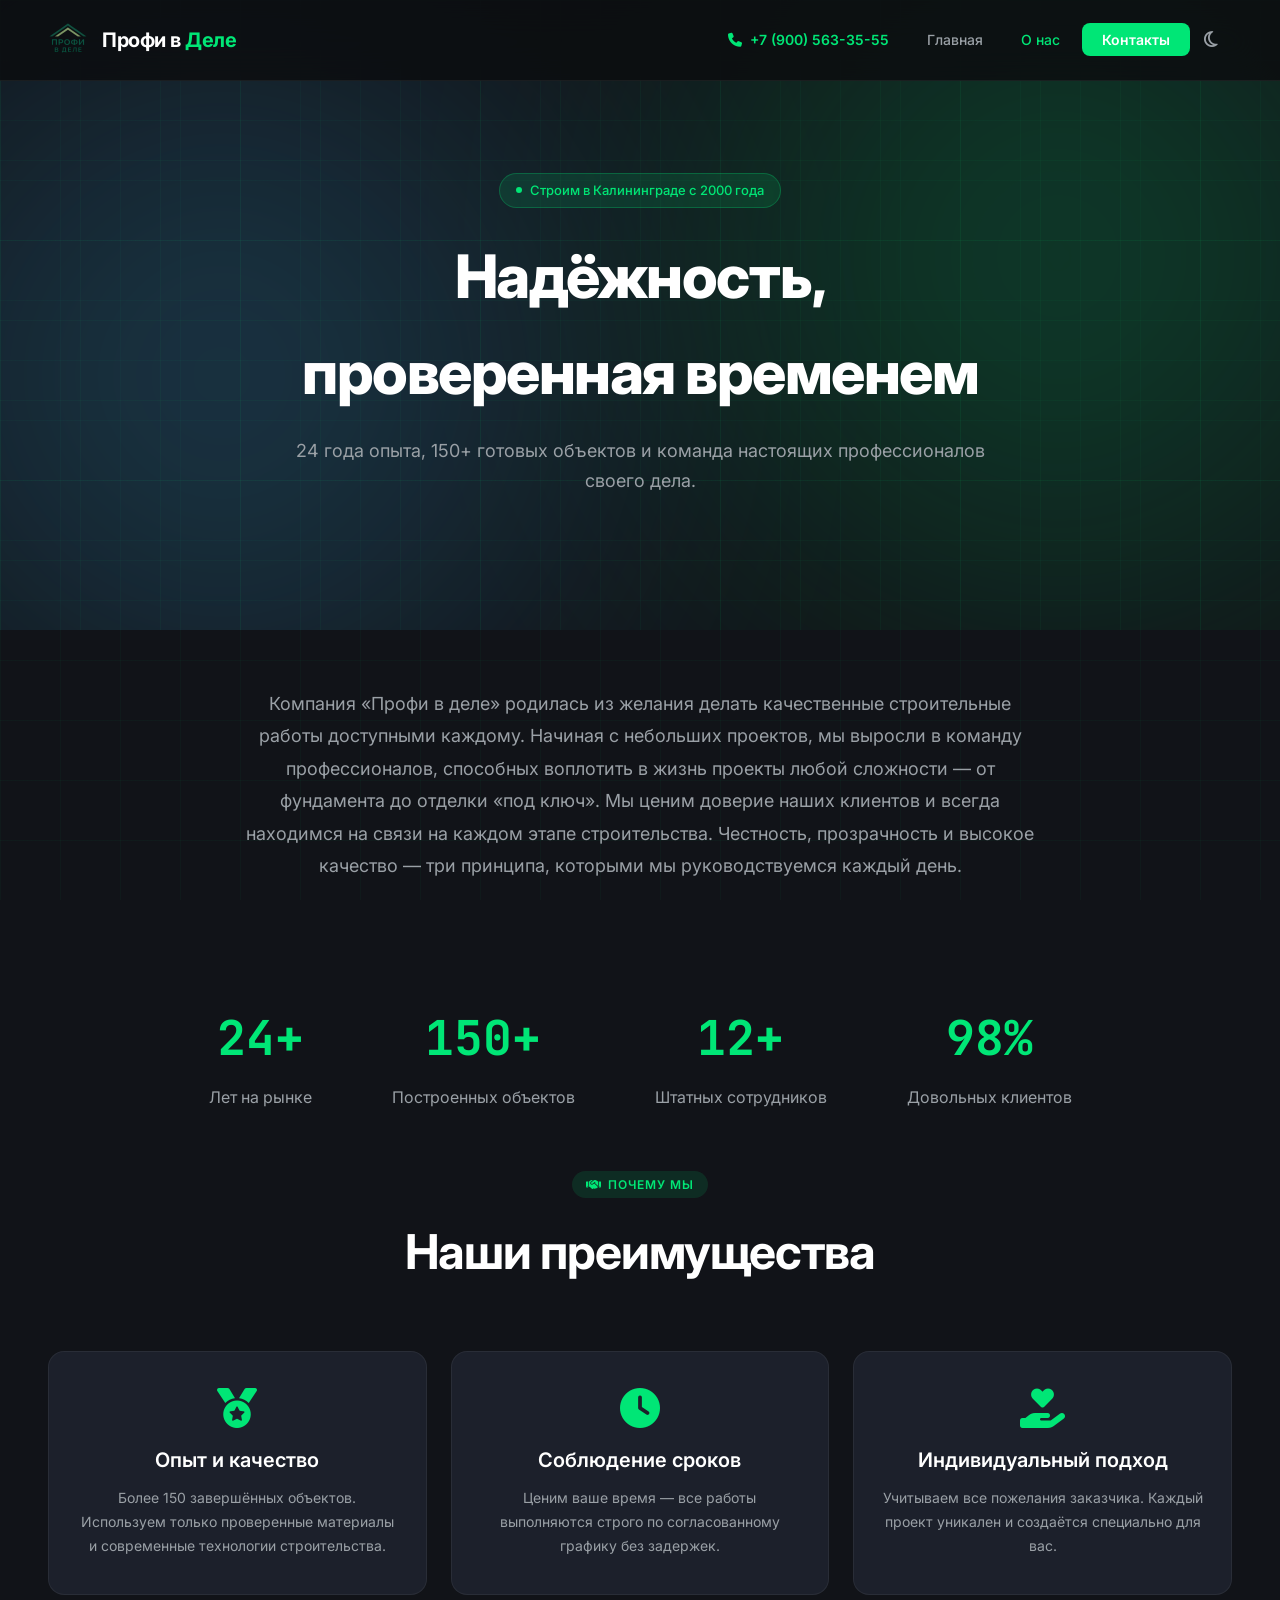
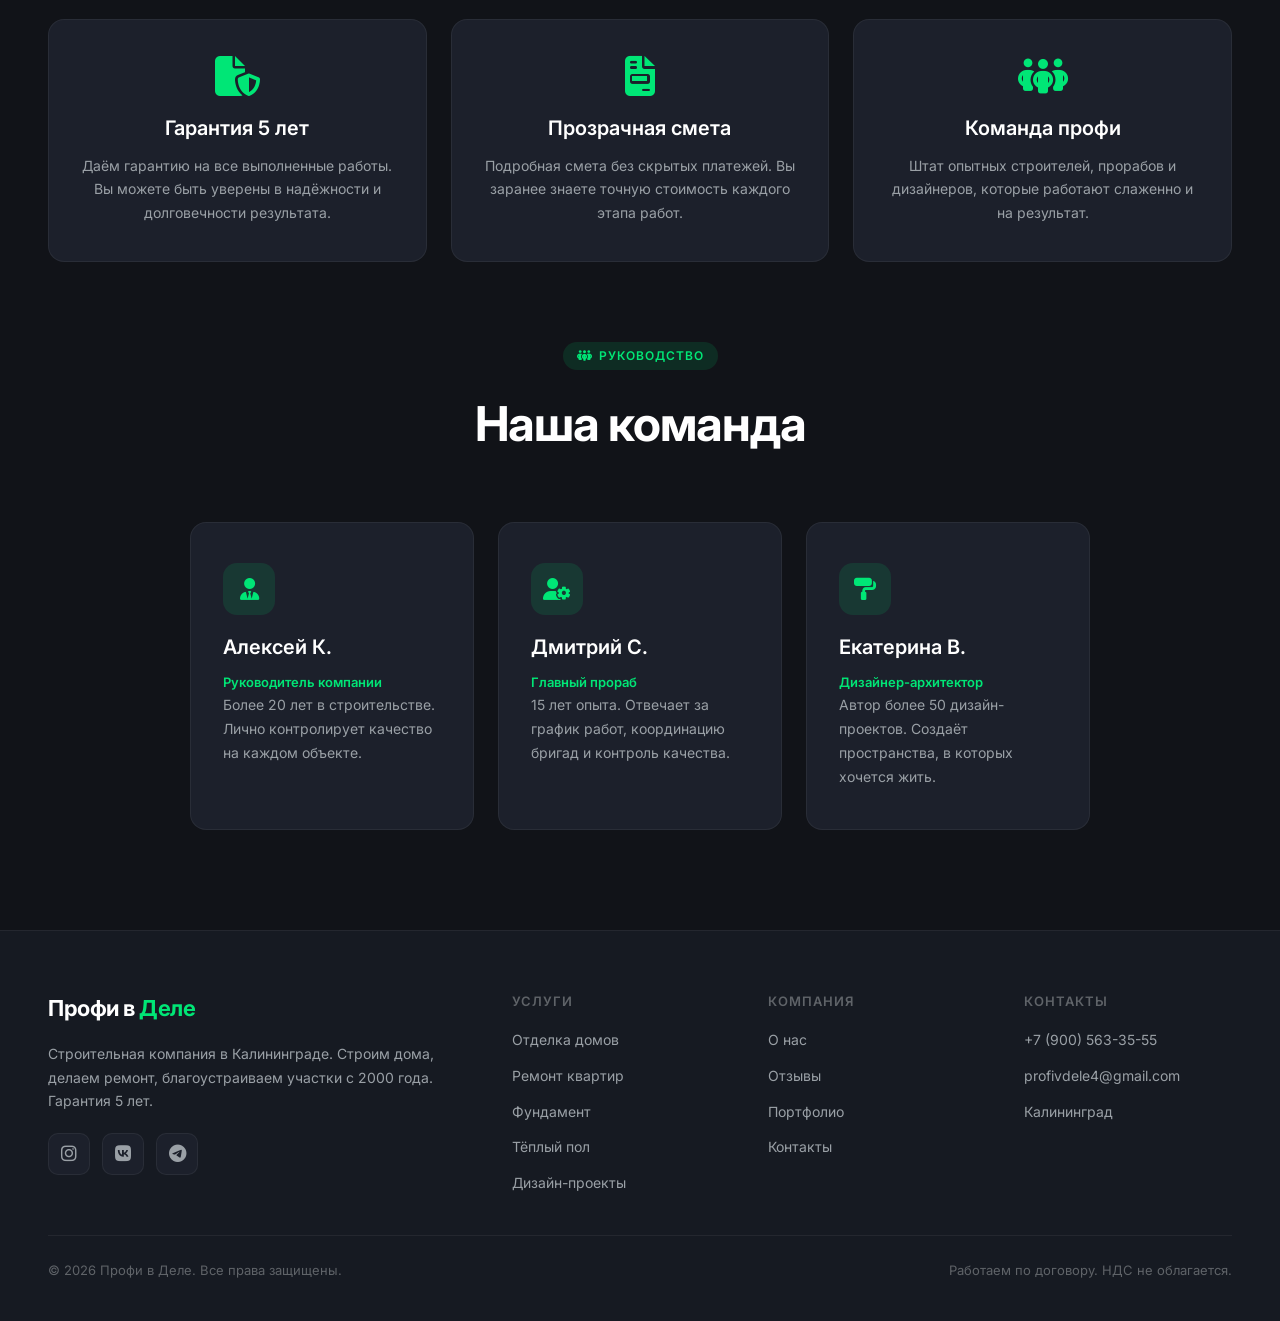
==== about.html @ 2b792fbe "Add files via upload" ====
<!DOCTYPE html>
<html lang="ru">
<head>
    <meta charset="UTF-8">
    <meta name="viewport" content="width=device-width, initial-scale=1.0">
    <title>О нас — Профи в Деле | Строительная компания в Калининграде</title>
    <link rel="stylesheet" href="css/main.css?v=5">
    <link rel='stylesheet' href="https://cdnjs.cloudflare.com/ajax/libs/font-awesome/6.5.0/css/all.min.css">
    <style>
        .burger { display: none !important; }
        .nav-item { display: list-item !important; }
        .contacts-overlay { position: fixed; inset: 0; z-index: 100000; opacity: 0; visibility: hidden; pointer-events: none; }
        .contacts-overlay.active { opacity: 1; visibility: visible; pointer-events: auto; }
        @media (max-width: 767px) { .nav-item { display: none !important; } .burger { display: block !important; } header .theme-toggle { display: none !important; } }
    </style>
</head>
<body>

<div class="wrapper">

    <header class="header-container" id="header">
        <div class="header-logo">
            <img src="img/profivdele-Photoroom.png" alt="Профи в деле">
            <span class="logo-text">Профи в <span>Деле</span></span>
        </div>
        <nav>
            <ul>
                <li class="phone-item">
                    <a href="tel:+79005633555"><i class="fa-solid fa-phone"></i> +7 (900) 563-35-55</a>
                </li>
                <li class="nav-item"><a href="index.html">Главная</a></li>
                <li class="nav-item"><a class="active" href="about.html">О нас</a></li>
                <li class="nav-item"><a class="btn" href="#" data-contacts onclick="window.openContacts(event)">Контакты</a></li>
                <li><button class="theme-toggle" id="themeToggle" aria-label="Переключить тему"><i class="fa-regular fa-moon"></i></button></li>
                <li><button class="burger" id="burgerToggle" aria-label="Меню"><i class="fa-solid fa-bars"></i></button></li>
            </ul>
        </nav>
    </header>

    <section class="about-hero">
        <div class="hero-bg">
            <div class="hero-gradient g1"></div>
            <div class="hero-gradient g2"></div>
            <div class="hero-grid"></div>
        </div>
        <div class="about-hero-content">
            <div class="hero-badge" style="display:inline-flex;margin-bottom:20px;">
                <span class="dot"></span>
                Строим в Калининграде с 2000 года
            </div>
            <h1>Надёжность,<br>проверенная временем</h1>
            <p>24 года опыта, 150+ готовых объектов и команда настоящих профессионалов своего дела.</p>
        </div>
    </section>

    <div class="section" style="padding-top:0;">
        <div class="about-mission fade-up">
            <p>Компания «Профи в деле» родилась из желания делать качественные строительные работы доступными каждому. Начиная с небольших проектов, мы выросли в команду профессионалов, способных воплотить в жизнь проекты любой сложности — от фундамента до отделки «под ключ». Мы ценим доверие наших клиентов и всегда находимся на связи на каждом этапе строительства. Честность, прозрачность и высокое качество — три принципа, которыми мы руководствуемся каждый день.</p>
        </div>

        <div class="about-stats fade-up">
            <div class="stat-item">
                <h3><span class="counter" data-target="24">0</span>+</h3>
                <p>Лет на рынке</p>
            </div>
            <div class="stat-item">
                <h3><span class="counter" data-target="150">0</span>+</h3>
                <p>Построенных объектов</p>
            </div>
            <div class="stat-item">
                <h3><span class="counter" data-target="12">0</span>+</h3>
                <p>Штатных сотрудников</p>
            </div>
            <div class="stat-item">
                <h3><span class="counter" data-target="98">0</span>%</h3>
                <p>Довольных клиентов</p>
            </div>
        </div>

        <div class="section-header fade-up">
            <div class="section-badge"><i class="fa-solid fa-handshake"></i> Почему мы</div>
            <h2>Наши преимущества</h2>
        </div>
        <div class="about-grid">
            <div class="about-card fade-up">
                <i class="fa-solid fa-medal"></i>
                <h3>Опыт и качество</h3>
                <p>Более 150 завершённых объектов. Используем только проверенные материалы и современные технологии строительства.</p>
            </div>
            <div class="about-card fade-up">
                <i class="fa-solid fa-clock"></i>
                <h3>Соблюдение сроков</h3>
                <p>Ценим ваше время — все работы выполняются строго по согласованному графику без задержек.</p>
            </div>
            <div class="about-card fade-up">
                <i class="fa-solid fa-hand-holding-heart"></i>
                <h3>Индивидуальный подход</h3>
                <p>Учитываем все пожелания заказчика. Каждый проект уникален и создаётся специально для вас.</p>
            </div>
            <div class="about-card fade-up">
                <i class="fa-solid fa-file-shield"></i>
                <h3>Гарантия 5 лет</h3>
                <p>Даём гарантию на все выполненные работы. Вы можете быть уверены в надёжности и долговечности результата.</p>
            </div>
            <div class="about-card fade-up">
                <i class="fa-solid fa-file-invoice"></i>
                <h3>Прозрачная смета</h3>
                <p>Подробная смета без скрытых платежей. Вы заранее знаете точную стоимость каждого этапа работ.</p>
            </div>
            <div class="about-card fade-up">
                <i class="fa-solid fa-people-group"></i>
                <h3>Команда профи</h3>
                <p>Штат опытных строителей, прорабов и дизайнеров, которые работают слаженно и на результат.</p>
            </div>
        </div>

        <div class="section-header fade-up" style="margin-top:80px;">
            <div class="section-badge"><i class="fa-solid fa-people-group"></i> Руководство</div>
            <h2>Наша команда</h2>
        </div>
        <div class="services-grid fade-up" style="max-width:900px;">
            <div class="service-card" style="cursor:default;">
                <div class="service-icon"><i class="fa-solid fa-user-tie"></i></div>
                <h3>Алексей К.</h3>
                <p style="font-size:13px;color:var(--accent);font-weight:600;">Руководитель компании</p>
                <p>Более 20 лет в строительстве. Лично контролирует качество на каждом объекте.</p>
            </div>
            <div class="service-card" style="cursor:default;">
                <div class="service-icon"><i class="fa-solid fa-user-gear"></i></div>
                <h3>Дмитрий С.</h3>
                <p style="font-size:13px;color:var(--accent);font-weight:600;">Главный прораб</p>
                <p>15 лет опыта. Отвечает за график работ, координацию бригад и контроль качества.</p>
            </div>
            <div class="service-card" style="cursor:default;">
                <div class="service-icon"><i class="fa-solid fa-paint-roller"></i></div>
                <h3>Екатерина В.</h3>
                <p style="font-size:13px;color:var(--accent);font-weight:600;">Дизайнер-архитектор</p>
                <p>Автор более 50 дизайн-проектов. Создаёт пространства, в которых хочется жить.</p>
            </div>
        </div>
    </div>

    <footer>
        <div class="footer-grid">
            <div class="footer-brand">
                <span class="logo-text">Профи в <span>Деле</span></span>
                <p>Строительная компания в Калининграде. Строим дома, делаем ремонт, благоустраиваем участки с 2000 года. Гарантия 5 лет.</p>
                <div class="footer-socials">
                    <a href="https://www.instagram.com/profivdele_39" target="_blank"><i class="fa-brands fa-instagram"></i></a>
                    <a href="https://vk.com/profivdele1" target="_blank"><i class="fa-brands fa-vk"></i></a>
                    <a href="https://t.me/profivdele1" target="_blank"><i class="fa-brands fa-telegram"></i></a>
                </div>
            </div>
            <div class="footer-col">
                <h4>Услуги</h4>
                <ul>
                    <li><a href="#">Отделка домов</a></li>
                    <li><a href="#">Ремонт квартир</a></li>
                    <li><a href="#">Фундамент</a></li>
                    <li><a href="#">Тёплый пол</a></li>
                    <li><a href="#">Дизайн-проекты</a></li>
                </ul>
            </div>
            <div class="footer-col">
                <h4>Компания</h4>
                <ul>
                    <li><a href="about.html">О нас</a></li>
                    <li><a href="#">Отзывы</a></li>
                    <li><a href="#">Портфолио</a></li>
                    <li><a href="#" data-contacts onclick="window.openContacts(event)">Контакты</a></li>
                </ul>
            </div>
            <div class="footer-col">
                <h4>Контакты</h4>
                <ul>
                    <li><a href="tel:+79005633555">+7 (900) 563-35-55</a></li>
                    <li><a href="mailto:profivdele4@gmail.com">profivdele4@gmail.com</a></li>
                    <li><a href="#">Калининград</a></li>
                </ul>
            </div>
        </div>
        <div class="footer-bottom">
            <p>&copy; 2026 Профи в Деле. Все права защищены.</p>
            <p>Работаем по договору. НДС не облагается.</p>
        </div>
    </footer>
</div>

<div class="contacts-overlay" id="contactsOverlay">
  <div class="contacts-modal" id="contactsModal">
    <button class="contacts-close" id="contactsClose"><i class="fa-solid fa-xmark"></i></button>
    <div class="contacts-body">
      <div class="contacts-header">
        <div class="contacts-badge"><i class="fa-solid fa-building"></i></div>
        <h2 class="contacts-title">Наш офис</h2>
      </div>
      <div class="contacts-card">
        <div class="contacts-row">
          <div class="contacts-icon-box loc"><i class="fa-solid fa-location-dot"></i></div>
          <div class="contacts-text">
            <span class="contacts-label">Город</span>
            <span class="contacts-value">Калининград</span>
          </div>
        </div>
        <div class="contacts-map"><i class="fa-solid fa-map"></i> <span>Калининград, Россия</span></div>
      </div>
      <a href="tel:+79005633555" class="contacts-card contacts-link">
        <div class="contacts-row">
          <div class="contacts-icon-box ph"><i class="fa-solid fa-phone"></i></div>
          <div class="contacts-text">
            <span class="contacts-label">Телефон</span>
            <span class="contacts-value">+7 (900) 563-35-55</span>
          </div>
          <i class="fa-solid fa-arrow-up-right-from-square contacts-ext"></i>
        </div>
        <div class="contacts-desc">Звоните — проконсультируем, рассчитаем стоимость, запишем на замер.</div>
      </a>
      <a href="mailto:profivdele4@gmail.com" class="contacts-card contacts-link">
        <div class="contacts-row">
          <div class="contacts-icon-box mail"><i class="fa-solid fa-envelope"></i></div>
          <div class="contacts-text">
            <span class="contacts-label">Email</span>
            <span class="contacts-value">profivdele4@gmail.com</span>
          </div>
          <i class="fa-solid fa-arrow-up-right-from-square contacts-ext"></i>
        </div>
        <div class="contacts-desc">Присылайте планировку и пожелания — ответим в течение часа.</div>
      </a>
      <div class="contacts-card">
        <div class="contacts-row">
          <div class="contacts-icon-box time"><i class="fa-solid fa-clock"></i></div>
          <div class="contacts-text">
            <span class="contacts-label">График работы</span>
            <span class="contacts-value">Пн–Вс: 08:00–20:00</span>
          </div>
        </div>
      </div>
    </div>
  </div>
</div>

<div class="mobile-menu" id="mobileMenu">
    <div class="mobile-menu-panel">
        <button class="mobile-menu-close" id="mobileMenuClose"><i class="fa-solid fa-xmark"></i></button>
        <ul>
            <li><a href="index.html">Главная</a></li>
            <li><a href="about.html">О нас</a></li>
            <li><a class="btn" href="#" data-contacts onclick="window.openContacts(event)">Контакты</a></li>
            <li><button class="theme-toggle" id="themeToggleMobile"><i class="fa-regular fa-moon"></i></button></li>
        </ul>
    </div>
</div>

<script>
const saved = localStorage.getItem('theme');
function applyTheme(dark) {
    const html = document.documentElement;
    if (dark) { html.setAttribute('data-theme', 'dark'); document.querySelectorAll('.theme-toggle').forEach(function(b) { b.innerHTML = '<i class="fa-regular fa-sun"></i>'; }); }
    else { html.removeAttribute('data-theme'); document.querySelectorAll('.theme-toggle').forEach(function(b) { b.innerHTML = '<i class="fa-regular fa-moon"></i>'; }); }
}
if (saved === 'dark') applyTheme(true);
document.querySelectorAll('.theme-toggle').forEach(function(btn) { btn.addEventListener('click', function() { var d = document.documentElement.getAttribute('data-theme') === 'dark'; applyTheme(!d); localStorage.setItem('theme', d ? 'light' : 'dark'); }); });

const header = document.getElementById('header');
window.addEventListener('scroll', function() { header.classList.toggle('scrolled', window.scrollY > 50); });

const burgerToggle = document.getElementById('burgerToggle');
const mobileMenu = document.getElementById('mobileMenu');
const mobileMenuClose = document.getElementById('mobileMenuClose');
if (burgerToggle && mobileMenu) {
    burgerToggle.addEventListener('click', function() { mobileMenu.classList.toggle('active'); document.body.classList.toggle('no-scroll'); });
    mobileMenuClose.addEventListener('click', function() { mobileMenu.classList.remove('active'); document.body.classList.remove('no-scroll'); });
    mobileMenu.addEventListener('click', function(e) { if (e.target === mobileMenu) { mobileMenu.classList.remove('active'); document.body.classList.remove('no-scroll'); } });
}

window.openContacts = function(e) { e.preventDefault(); var o = document.getElementById('contactsOverlay'); if (o) { o.classList.add('active'); document.body.classList.add('no-scroll'); } var m = document.getElementById('mobileMenu'); if (m && m.classList.contains('active')) { m.classList.remove('active'); document.body.classList.remove('no-scroll'); } };
document.addEventListener('DOMContentLoaded', function() {
    var overlay = document.getElementById('contactsOverlay'), closeBtn = document.getElementById('contactsClose');
    if (!overlay) return;
    document.querySelectorAll('[data-contacts]').forEach(function(el) { el.addEventListener('click', window.openContacts); });
    if (closeBtn) closeBtn.addEventListener('click', function() { overlay.classList.remove('active'); document.body.classList.remove('no-scroll'); });
    overlay.addEventListener('click', function(e) { if (e.target === overlay) { overlay.classList.remove('active'); document.body.classList.remove('no-scroll'); } });
    document.addEventListener('keydown', function(e) { if (e.key === 'Escape' && overlay.classList.contains('active')) { overlay.classList.remove('active'); document.body.classList.remove('no-scroll'); } });
});

function animateCounters() {
    document.querySelectorAll('.counter').forEach(function(counter) {
        var target = parseFloat(counter.getAttribute('data-target')), startTime = null;
        function step(ts) { if (!startTime) startTime = ts; var p = Math.min((ts - startTime) / 2000, 1), e = 1 - Math.pow(1 - p, 3), c = e * target; counter.textContent = target % 1 === 0 ? Math.floor(c) : c.toFixed(1); if (p < 1) requestAnimationFrame(step); else counter.textContent = target % 1 === 0 ? Math.floor(target) : target.toFixed(1); }
        requestAnimationFrame(step);
    });
}

function observeFadeUp() {
    var observer = new IntersectionObserver(function(entries) { entries.forEach(function(entry) { if (entry.isIntersecting) { entry.target.classList.add('visible'); observer.unobserve(entry.target); } }); }, { threshold: 0.1 });
    document.querySelectorAll('.fade-up').forEach(function(el) { observer.observe(el); });
}

document.addEventListener('DOMContentLoaded', function() { observeFadeUp(); animateCounters(); });
</script>

</body>
</html>
---- css/main.css ----
@import url('https://fonts.googleapis.com/css2?family=Inter:wght@300;400;500;600;700;800;900&family=JetBrains+Mono:wght@400;500;600&display=swap');

:root {
    --bg: #111318;
    --bg-secondary: #161a22;
    --bg-card: #1c202b;
    --bg-card-hover: #222735;
    --text: #e8eaed;
    --text-secondary: #9aa0a6;
    --text-muted: #5f6368;
    --border: rgba(255, 255, 255, 0.06);
    --border-hover: rgba(255, 255, 255, 0.12);
    --accent: #00e676;
    --accent-dim: rgba(0, 230, 118, 0.12);
    --accent-glow: rgba(0, 230, 118, 0.35);
    --gold: #ffd740;
    --blue-accent: #40c4ff;
    --heading: #ffffff;
    --radius: 16px;
    --radius-sm: 10px;
    --shadow: 0 8px 32px rgba(0, 0, 0, 0.5);
    --transition: 0.4s cubic-bezier(0.22, 1, 0.36, 1);
}

[data-theme="light"] {
    --bg: #f4f5f7;
    --bg-secondary: #ffffff;
    --bg-card: #ffffff;
    --bg-card-hover: #f0f1f3;
    --text: #1a1d23;
    --text-secondary: #5f6368;
    --text-muted: #9aa0a6;
    --border: rgba(0, 0, 0, 0.08);
    --border-hover: rgba(0, 0, 0, 0.15);
    --accent: #00b85c;
    --accent-dim: rgba(0, 184, 92, 0.1);
    --accent-glow: rgba(0, 184, 92, 0.25);
    --gold: #ffc107;
    --blue-accent: #29b6f6;
    --heading: #1a1d23;
    --shadow: 0 8px 32px rgba(0, 0, 0, 0.08);
}

html { scroll-behavior: smooth; }
html, body {
    margin: 0;
    padding: 0;
    width: 100%;
    overflow-x: hidden;
}

body {
    font-family: "Inter", -apple-system, BlinkMacSystemFont, sans-serif;
    font-weight: 400;
    background: var(--bg);
    color: var(--text);
    line-height: 1.6;
    -webkit-font-smoothing: antialiased;
}

::selection { background: var(--accent); color: #fff; }
a { text-decoration: none; color: inherit; }
.wrapper { width: 100%; position: relative; }

/* Grid background */
body::before {
    content: '';
    position: fixed;
    inset: 0;
    background-image:
        linear-gradient(rgba(0, 230, 118, 0.035) 1px, transparent 1px),
        linear-gradient(90deg, rgba(0, 230, 118, 0.035) 1px, transparent 1px);
    background-size: 60px 60px;
    pointer-events: none;
    z-index: 0;
}
[data-theme="light"] body::before {
    background-image:
        linear-gradient(rgba(0, 184, 92, 0.05) 1px, transparent 1px),
        linear-gradient(90deg, rgba(0, 184, 92, 0.05) 1px, transparent 1px);
}

/* HEADER */
.header-container {
    display: flex;
    align-items: center;
    justify-content: space-between;
    width: 100%;
    padding: 20px 48px;
    box-sizing: border-box;
    position: fixed;
    top: 0;
    z-index: 100;
    background: rgba(12, 13, 16, 0.85);
    backdrop-filter: blur(24px);
    -webkit-backdrop-filter: blur(24px);
    border-bottom: 1px solid var(--border);
    transition: var(--transition);
}
[data-theme="light"] .header-container {
    background: rgba(244, 245, 247, 0.85);
}
.header-container.scrolled {
    padding: 12px 48px;
    box-shadow: 0 4px 30px rgba(0, 0, 0, 0.4);
}

.header-logo {
    display: flex;
    align-items: center;
    gap: 14px;
}
.header-logo img {
    height: 40px;
    width: auto;
    display: block;
}
.logo-text {
    font-size: 20px;
    font-weight: 700;
    color: var(--heading);
    letter-spacing: -0.5px;
}
.logo-text span { color: var(--accent); }

header nav { flex: 1; display: flex; justify-content: flex-end; }
header nav ul {
    list-style: none;
    display: flex;
    align-items: center;
    gap: 6px;
    margin: 0;
    padding: 0;
}
header nav ul li a {
    color: var(--text-secondary);
    font-size: 14px;
    font-weight: 500;
    padding: 8px 16px;
    border-radius: 8px;
    transition: var(--transition);
    position: relative;
}
header nav ul li a:hover { color: var(--text); background: var(--accent-dim); }
header nav ul li a.active { color: var(--accent); }
header nav ul li a.btn {
    background: var(--accent);
    color: #fff;
    padding: 8px 20px;
    border-radius: 8px;
    font-weight: 600;
}
header nav ul li a.btn:hover {
    background: color-mix(in srgb, var(--accent) 85%, white);
    transform: translateY(-1px);
    box-shadow: 0 4px 20px var(--accent-glow);
}

.phone-item a {
    color: var(--accent) !important;
    font-size: 14px !important;
    font-weight: 600 !important;
    display: inline-flex;
    align-items: center;
    gap: 8px;
    white-space: nowrap;
}
.phone-item a:hover { color: var(--accent) !important; background: transparent !important; }

.theme-toggle {
    background: none; border: none; font-size: 18px; cursor: pointer;
    padding: 8px; line-height: 1; color: var(--text-secondary);
    border-radius: 8px; transition: var(--transition); display: flex; align-items: center;
}
.theme-toggle:hover { color: var(--accent); background: var(--accent-dim); }

.burger { display: none; background: none; border: none; font-size: 22px; cursor: pointer; color: var(--text); padding: 8px; line-height: 1; }

@media (max-width: 1024px) {
    .header-container { padding: 16px 24px; }
    .header-container.scrolled { padding: 10px 24px; }
}
@media (max-width: 767px) {
    .header-container { padding: 12px 16px; }
    .header-container.scrolled { padding: 8px 16px; }
    .header-logo img { height: 32px; }
    .logo-text { display: none; }
    .nav-item { display: none !important; }
    .burger { display: block !important; }
    header .theme-toggle { display: none !important; }
}

/* HERO */
.hero {
    position: relative;
    min-height: 100vh;
    display: flex;
    align-items: center;
    padding: 120px 48px 80px;
    box-sizing: border-box;
    overflow: hidden;
}
.hero-bg { position: absolute; inset: 0; z-index: 0; }
.hero-gradient {
    position: absolute;
    width: 700px;
    height: 700px;
    border-radius: 50%;
    filter: blur(140px);
    opacity: 0.18;
    animation: heroGlow 8s ease-in-out infinite alternate;
}
.hero-gradient.g1 { top: -15%; right: -10%; background: var(--accent); animation-delay: 0s; }
.hero-gradient.g2 { bottom: -15%; left: -10%; background: var(--blue-accent); animation-delay: 4s; }

@keyframes heroGlow {
    0% { transform: translate(0, 0) scale(1); opacity: 0.12; }
    100% { transform: translate(50px, -50px) scale(1.4); opacity: 0.25; }
}
.hero-grid {
    position: absolute; inset: 0;
    background-image:
        linear-gradient(rgba(0, 230, 118, 0.04) 1px, transparent 1px),
        linear-gradient(90deg, rgba(0, 230, 118, 0.04) 1px, transparent 1px);
    background-size: 80px 80px;
    z-index: 0;
}
.hero-content { position: relative; z-index: 2; max-width: 820px; }

.hero-badge {
    display: inline-flex;
    align-items: center;
    gap: 8px;
    padding: 6px 16px;
    border-radius: 100px;
    background: var(--accent-dim);
    border: 1px solid rgba(0, 230, 118, 0.25);
    font-size: 13px;
    font-weight: 500;
    color: var(--accent);
    margin-bottom: 24px;
}
.hero-badge .dot {
    width: 6px; height: 6px; border-radius: 50%;
    background: var(--accent); animation: pulse 2s ease-in-out infinite;
}
@keyframes pulse {
    0%, 100% { opacity: 1; }
    50% { opacity: 0.3; }
}

.hero h1 {
    font-size: clamp(38px, 5.5vw, 68px);
    font-weight: 800;
    color: var(--heading);
    line-height: 1.05;
    letter-spacing: -2px;
    margin: 0 0 20px;
}
.hero h1 .highlight {
    background: linear-gradient(135deg, var(--accent), #69f0ae);
    -webkit-background-clip: text;
    -webkit-text-fill-color: transparent;
    background-clip: text;
}
.hero p {
    font-size: clamp(16px, 1.2vw, 19px);
    color: var(--text-secondary);
    line-height: 1.7;
    max-width: 580px;
    margin: 0 0 40px;
}

.hero-actions { display: flex; align-items: center; gap: 16px; flex-wrap: wrap; }

.btn-primary {
    display: inline-flex;
    align-items: center;
    gap: 10px;
    padding: 14px 32px;
    background: var(--accent);
    color: #fff;
    font-size: 15px;
    font-weight: 600;
    border-radius: 10px;
    border: none;
    cursor: pointer;
    transition: var(--transition);
    font-family: inherit;
}
.btn-primary:hover {
    transform: translateY(-3px);
    box-shadow: 0 12px 40px var(--accent-glow);
    background: color-mix(in srgb, var(--accent) 85%, white);
}
.btn-secondary {
    display: inline-flex;
    align-items: center;
    gap: 10px;
    padding: 14px 28px;
    background: var(--bg-card);
    color: var(--text);
    font-size: 15px;
    font-weight: 500;
    border-radius: 10px;
    border: 1px solid var(--border);
    cursor: pointer;
    transition: var(--transition);
    font-family: inherit;
}
.btn-secondary:hover {
    border-color: var(--accent);
    background: var(--accent-dim);
    transform: translateY(-2px);
}

.hero-stats {
    display: flex;
    gap: 48px;
    margin-top: 60px;
    padding-top: 40px;
    border-top: 1px solid var(--border);
}
.hero-stat h3 {
    font-size: 32px;
    font-weight: 700;
    color: var(--heading);
    margin: 0 0 4px;
    font-family: "JetBrains Mono", monospace;
}
.hero-stat h3 .accent { color: var(--accent); }
.hero-stat p { font-size: 14px; color: var(--text-muted); margin: 0; }

@media (max-width: 1024px) {
    .hero { padding: 100px 24px 60px; }
    .hero-stats { gap: 32px; }
}
@media (max-width: 767px) {
    .hero { padding: 80px 16px 40px; min-height: auto; }
    .hero-stats { flex-direction: column; gap: 20px; margin-top: 40px; padding-top: 24px; }
    .hero-stat h3 { font-size: 26px; }
    .hero-actions { flex-direction: column; align-items: stretch; }
    .btn-primary, .btn-secondary { justify-content: center; }
}

/* Sections */
.section { padding: 100px 48px; position: relative; }
.section-header { text-align: center; max-width: 640px; margin: 0 auto 60px; }
.section-header h2 {
    font-size: clamp(32px, 4vw, 48px);
    font-weight: 700;
    color: var(--heading);
    margin: 0 0 16px;
    letter-spacing: -1px;
}
.section-header p {
    font-size: 16px;
    color: var(--text-secondary);
    line-height: 1.7;
    margin: 0;
}
.section-badge {
    display: inline-flex;
    align-items: center;
    gap: 6px;
    padding: 4px 14px;
    border-radius: 100px;
    background: var(--accent-dim);
    font-size: 12px;
    font-weight: 600;
    color: var(--accent);
    text-transform: uppercase;
    letter-spacing: 1px;
    margin-bottom: 16px;
}

@media (max-width: 1024px) { .section { padding: 80px 24px; } }
@media (max-width: 767px) { .section { padding: 60px 16px; } .section-header { margin-bottom: 40px; } }

/* Stats Grid */
.stats-grid {
    display: grid;
    grid-template-columns: repeat(4, 1fr);
    gap: 24px;
    max-width: 1200px;
    margin: 0 auto;
}
.stat-card {
    background: var(--bg-card);
    border: 1px solid var(--border);
    border-radius: var(--radius);
    padding: 32px 24px;
    text-align: center;
    transition: var(--transition);
    position: relative;
    overflow: hidden;
}
.stat-card::before {
    content: '';
    position: absolute; top: 0; left: 0; right: 0; height: 3px;
    background: linear-gradient(90deg, transparent, var(--accent), #69f0ae, var(--accent), transparent);
    background-size: 200% 100%;
    animation: shimmer 3s linear infinite;
    opacity: 0; transition: var(--transition);
}
@keyframes shimmer { 0% { background-position: -200% 0; } 100% { background-position: 200% 0; } }
.stat-card:hover::before { opacity: 1; }
.stat-card:hover { border-color: var(--border-hover); transform: translateY(-4px); box-shadow: var(--shadow); }
.stat-card .number {
    font-size: 42px; font-weight: 700; color: var(--heading);
    font-family: "JetBrains Mono", monospace; margin: 0 0 8px; line-height: 1;
}
.stat-card .number .accent { color: var(--accent); }
.stat-card .label { font-size: 14px; color: var(--text-secondary); font-weight: 500; margin: 0; }

@media (max-width: 1024px) { .stats-grid { grid-template-columns: repeat(2, 1fr); } }
@media (max-width: 767px) { .stats-grid { grid-template-columns: 1fr; } }

/* Services */
.services-grid {
    display: grid;
    grid-template-columns: repeat(3, 1fr);
    gap: 24px;
    max-width: 1200px;
    margin: 0 auto;
}
.service-card {
    background: var(--bg-card);
    border: 1px solid var(--border);
    border-radius: var(--radius);
    padding: 40px 32px;
    transition: var(--transition);
    position: relative;
    overflow: hidden;
}
.service-card::after {
    content: '';
    position: absolute; inset: 0; border-radius: var(--radius);
    background: linear-gradient(135deg, var(--accent-dim), transparent);
    opacity: 0; transition: var(--transition);
}
.service-card:hover { border-color: rgba(0, 230, 118, 0.2); transform: translateY(-6px); box-shadow: 0 8px 40px rgba(0, 230, 118, 0.08); }
.service-card:hover::after { opacity: 1; }
.service-card > * { position: relative; z-index: 1; }

/* Cards with background images */
.service-card-bg {
    padding: 0;
    min-height: 360px;
    display: flex;
    align-items: flex-end;
}
.service-bg {
    position: absolute;
    inset: 0;
    background-size: cover;
    background-position: center;
    transition: transform 0.6s cubic-bezier(0.22, 1, 0.36, 1);
    z-index: 0;
}
.service-card-bg:hover .service-bg {
    transform: scale(1.07);
}
.service-overlay {
    position: absolute;
    inset: 0;
    background: linear-gradient(to top, rgba(0,0,0,0.9) 0%, rgba(0,0,0,0.5) 40%, rgba(0,0,0,0.3) 100%);
    z-index: 1;
    transition: var(--transition);
}
.service-card-bg:hover .service-overlay {
    background: linear-gradient(to top, rgba(0,0,0,0.95) 0%, rgba(0, 230, 118, 0.15) 50%, rgba(0,0,0,0.3) 100%);
}
.service-content {
    position: relative;
    z-index: 2;
    padding: 32px;
    width: 100%;
    box-sizing: border-box;
}
.service-card-bg .service-icon {
    background: rgba(0, 230, 118, 0.2);
    backdrop-filter: blur(6px);
}
.service-card-bg h3 { color: #fff; }
.service-card-bg p { color: rgba(255,255,255,0.75); }
.service-card-bg .service-link { color: var(--accent); }

.service-icon {
    width: 52px; height: 52px; border-radius: 14px;
    background: var(--accent-dim);
    display: flex; align-items: center; justify-content: center;
    font-size: 22px; color: var(--accent); margin-bottom: 16px; transition: var(--transition);
}
.service-card:hover .service-icon {
    background: var(--accent); color: #fff;
    box-shadow: 0 4px 20px var(--accent-glow);
}
.service-card h3 { font-size: 20px; font-weight: 600; color: var(--heading); margin: 0 0 8px; }
.service-card p { font-size: 14px; color: var(--text-secondary); line-height: 1.7; margin: 0; }
.service-card .service-link {
    display: inline-flex; align-items: center; gap: 8px;
    font-size: 14px; font-weight: 500; color: var(--accent); margin-top: 16px; transition: var(--transition);
}
.service-card .service-link i { transition: var(--transition); }
.service-card:hover .service-link i { transform: translateX(4px); }

.service-tag {
    display: inline-block;
    padding: 3px 10px;
    border-radius: 6px;
    font-size: 11px;
    font-weight: 700;
    text-transform: uppercase;
    letter-spacing: 0.5px;
    margin-top: 12px;
}
.service-tag { background: var(--accent-dim); color: var(--accent); }
.service-tag.popular { background: rgba(0, 230, 118, 0.18); color: var(--accent); }
.service-tag.new { background: rgba(255, 215, 64, 0.18); color: #ffd740; }

@media (max-width: 1024px) { .services-grid { grid-template-columns: repeat(2, 1fr); } }
@media (max-width: 767px) { .services-grid { grid-template-columns: 1fr; } .service-card { padding: 28px 20px; } .service-content { padding: 24px; } }

/* Calculator */
.calculator-section {
    max-width: 800px;
    margin: 0 auto;
    padding: 80px 0;
    text-align: center;
}
.calc-subtitle { font-size: 15px; color: var(--text-secondary); margin-bottom: 48px; }
.calc-card {
    background: var(--bg-card); border: 1px solid var(--border);
    border-radius: var(--radius); padding: 48px 40px; margin-bottom: 20px;
    text-align: center;
}
.calc-card h3 { font-size: 20px; font-weight: 600; color: var(--heading); margin: 0 0 20px; }

.calc-input-group {
    display: flex; align-items: center; justify-content: center; gap: 12px;
}
.calc-input-group input {
    width: 160px; padding: 14px 18px; font-size: 24px; font-weight: 600;
    border: 2px solid var(--border); border-radius: var(--radius-sm);
    background: var(--bg); color: var(--heading);
    font-family: "JetBrains Mono", monospace; text-align: center;
    outline: none; transition: var(--transition);
}
.calc-input-group input:focus { border-color: var(--accent); box-shadow: 0 0 0 4px var(--accent-dim); }
.calc-input-group .unit { font-size: 18px; font-weight: 500; color: var(--text-muted); }

.calc-options {
    display: flex; gap: 12px; justify-content: center; flex-wrap: wrap;
}
.calc-option {
    position: relative; cursor: pointer; padding: 16px 24px;
    border: 2px solid var(--border); border-radius: var(--radius-sm);
    background: var(--bg); transition: var(--transition);
    user-select: none; display: flex; flex-direction: column;
    align-items: center; gap: 4px; min-width: 120px;
}
.calc-option input { display: none; }
.calc-option:hover { border-color: var(--accent); transform: translateY(-2px); }
.calc-option.selected {
    border-color: var(--accent); background: var(--accent-dim);
    box-shadow: 0 0 0 1px var(--accent);
}
.calc-option-title { font-size: 16px; font-weight: 600; color: var(--heading); }
.calc-option-desc { font-size: 12px; color: var(--text-muted); }

.calc-result {
    margin-top: 32px; padding: 32px;
    background: linear-gradient(135deg, var(--accent-dim), transparent);
    border: 1px solid rgba(0, 230, 118, 0.25); border-radius: var(--radius);
}
.calc-result-label { font-size: 14px; color: var(--text-secondary); margin-bottom: 8px; }
.calc-result-price {
    font-size: 48px; font-weight: 700; color: var(--accent);
    font-family: "JetBrains Mono", monospace; line-height: 1.2;
}
.calc-result-desc { font-size: 13px; color: var(--text-muted); margin-top: 12px; }

.calc-form { max-width: 400px; margin: 40px auto 0; }
.calc-form .request-form { display: flex; flex-direction: column; gap: 12px; }
.calc-form .request-form input,
.calc-form .request-form textarea {
    padding: 14px 16px; border: 2px solid var(--border); border-radius: var(--radius-sm);
    font-size: 14px; outline: none; background: var(--bg-card);
    color: var(--text); font-family: inherit; transition: var(--transition);
}
.calc-form .request-form input:focus,
.calc-form .request-form textarea:focus {
    border-color: var(--accent); box-shadow: 0 0 0 4px var(--accent-dim);
}
.calc-form .request-form button {
    padding: 14px; border: none; border-radius: var(--radius-sm);
    background: var(--accent); color: #fff; font-size: 15px; font-weight: 600;
    cursor: pointer; font-family: inherit; transition: var(--transition);
}
.calc-form .request-form button:hover {
    background: color-mix(in srgb, var(--accent) 85%, white);
    box-shadow: 0 4px 20px var(--accent-glow); transform: translateY(-2px);
}
@media (max-width: 767px) {
    .calc-card { padding: 32px 20px; }
    .calc-result-price { font-size: 36px; }
    .calc-options { gap: 8px; }
    .calc-option { padding: 12px 16px; min-width: 90px; }
}

/* Works Slider */
.works-slider {
    max-width: 1200px; margin: 0 auto; position: relative; overflow: hidden; border-radius: var(--radius);
}
.works-slider-track {
    display: flex; gap: 24px;
    transition: transform 0.5s cubic-bezier(0.22, 1, 0.36, 1);
}
.works-slide {
    flex: 0 0 calc((100% - 48px) / 3);
    height: 540px; border-radius: var(--radius);
    overflow: hidden; cursor: pointer; position: relative;
}
.works-slide img {
    width: 100%; height: 100%; object-fit: cover; display: block;
    transition: transform 0.6s cubic-bezier(0.22, 1, 0.36, 1);
    border-radius: 0;
}
.works-slide:hover img { transform: scale(1.06); }
.works-slide::after {
    content: ''; position: absolute; inset: 0;
    background: linear-gradient(to top, rgba(0,0,0,0.5), transparent);
    opacity: 0; transition: var(--transition);
}
.works-slide:hover::after { opacity: 1; }

.wslider-btn {
    position: absolute; top: 50%; transform: translateY(-50%);
    width: 52px; height: 52px; border-radius: 50%;
    background: rgba(28, 32, 43, 0.8); border: 1px solid var(--border);
    color: #fff; font-size: 18px; cursor: pointer;
    z-index: 10; display: flex; align-items: center; justify-content: center;
    transition: var(--transition); backdrop-filter: blur(12px);
}
.wslider-btn:hover { background: var(--accent); color: #fff; border-color: var(--accent); }
.wslider-prev { left: 16px; }
.wslider-next { right: 16px; }
.wslider-dots {
    display: flex; justify-content: center; gap: 8px; padding: 20px 0;
}
.wslider-dots span {
    width: 8px; height: 8px; border-radius: 50%;
    background: var(--text-muted); cursor: pointer; transition: var(--transition);
}
.wslider-dots span.active { background: var(--accent); width: 24px; border-radius: 4px; }
@media (max-width: 767px) {
    .works-slide { flex: 0 0 100%; height: 480px; }
    .wslider-btn { display: none; }
}

/* Process Section */
.process-grid {
    display: grid;
    grid-template-columns: repeat(4, 1fr);
    gap: 24px;
    max-width: 1200px;
    margin: 0 auto;
}
.process-step {
    background: var(--bg-card);
    border: 1px solid var(--border);
    border-radius: var(--radius);
    padding: 32px 24px;
    text-align: center;
    transition: var(--transition);
    position: relative;
}
.process-step:hover {
    border-color: var(--border-hover);
    transform: translateY(-4px);
    box-shadow: var(--shadow);
}
.process-number {
    width: 48px; height: 48px; border-radius: 50%;
    background: var(--accent-dim); color: var(--accent);
    font-size: 20px; font-weight: 700;
    display: flex; align-items: center; justify-content: center;
    margin: 0 auto 16px;
    font-family: "JetBrains Mono", monospace;
}
.process-step h3 { font-size: 18px; font-weight: 600; color: var(--heading); margin: 0 0 8px; }
.process-step p { font-size: 13px; color: var(--text-secondary); line-height: 1.6; margin: 0; }

@media (max-width: 1024px) { .process-grid { grid-template-columns: repeat(2, 1fr); } }
@media (max-width: 767px) { .process-grid { grid-template-columns: 1fr; } }

/* Reviews / Testimonials */
.reviews-grid {
    display: grid;
    grid-template-columns: repeat(3, 1fr);
    gap: 24px;
    max-width: 1200px;
    margin: 0 auto;
}
.review-card {
    background: var(--bg-card);
    border: 1px solid var(--border);
    border-radius: var(--radius);
    padding: 32px 28px;
    transition: var(--transition);
}
.review-card:hover { border-color: var(--border-hover); transform: translateY(-4px); box-shadow: var(--shadow); }
.review-stars { color: var(--accent); font-size: 14px; margin-bottom: 14px; letter-spacing: 2px; }
.review-text { font-size: 14px; color: var(--text-secondary); line-height: 1.7; margin: 0 0 16px; }
.review-author { display: flex; align-items: center; gap: 12px; }
.review-avatar {
    width: 40px; height: 40px; border-radius: 50%;
    background: var(--accent-dim); color: var(--accent);
    display: flex; align-items: center; justify-content: center;
    font-size: 16px; font-weight: 600;
}
.review-name { font-size: 14px; font-weight: 600; color: var(--heading); margin: 0; }
.review-source { font-size: 12px; color: var(--text-muted); margin: 0; }

@media (max-width: 1024px) { .reviews-grid { grid-template-columns: repeat(2, 1fr); } }
@media (max-width: 767px) { .reviews-grid { grid-template-columns: 1fr; } }

/* Guarantee Section */
.guarantee-grid {
    display: grid;
    grid-template-columns: repeat(4, 1fr);
    gap: 24px;
    max-width: 1200px;
    margin: 0 auto;
}
.guarantee-item {
    text-align: center;
    padding: 32px 20px;
    background: var(--bg-card);
    border: 1px solid var(--border);
    border-radius: var(--radius);
    transition: var(--transition);
}
.guarantee-item:hover { border-color: var(--border-hover); transform: translateY(-4px); box-shadow: var(--shadow); }
.guarantee-item i { font-size: 36px; color: var(--accent); margin-bottom: 16px; }
.guarantee-item h4 { font-size: 16px; font-weight: 600; color: var(--heading); margin: 0 0 6px; }
.guarantee-item p { font-size: 13px; color: var(--text-secondary); margin: 0; line-height: 1.5; }

@media (max-width: 1024px) { .guarantee-grid { grid-template-columns: repeat(2, 1fr); } }
@media (max-width: 767px) { .guarantee-grid { grid-template-columns: 1fr; } }

/* FOOTER */
footer {
    border-top: 1px solid var(--border);
    padding: 60px 48px 40px;
    background: var(--bg-secondary);
}
.footer-grid {
    max-width: 1200px; margin: 0 auto;
    display: grid; grid-template-columns: 2fr 1fr 1fr 1fr; gap: 48px;
}
.footer-brand p { font-size: 14px; color: var(--text-secondary); line-height: 1.7; margin: 16px 0 0; }
.footer-brand .logo-text { font-size: 22px; }
.footer-col h4 {
    font-size: 13px; font-weight: 600; color: var(--text-muted);
    text-transform: uppercase; letter-spacing: 1px; margin: 0 0 16px;
}
.footer-col ul { list-style: none; padding: 0; margin: 0; display: flex; flex-direction: column; gap: 10px; }
.footer-col ul li a { font-size: 14px; color: var(--text-secondary); transition: var(--transition); }
.footer-col ul li a:hover { color: var(--accent); }
.footer-socials { display: flex; gap: 12px; margin-top: 20px; }
.footer-socials a {
    width: 40px; height: 40px; border-radius: 10px;
    background: var(--bg-card); border: 1px solid var(--border);
    display: flex; align-items: center; justify-content: center;
    font-size: 18px; color: var(--text-secondary); transition: var(--transition);
}
.footer-socials a:hover {
    background: var(--accent); color: #fff; border-color: var(--accent); transform: translateY(-3px);
}
.footer-bottom {
    max-width: 1200px; margin: 40px auto 0; padding-top: 24px;
    border-top: 1px solid var(--border);
    display: flex; justify-content: space-between; align-items: center; flex-wrap: wrap; gap: 12px;
}
.footer-bottom p { font-size: 13px; color: var(--text-muted); margin: 0; }

@media (max-width: 1024px) { footer { padding: 48px 24px 32px; } .footer-grid { grid-template-columns: 1fr 1fr; gap: 32px; } }
@media (max-width: 767px) { footer { padding: 40px 16px 24px; } .footer-grid { grid-template-columns: 1fr; gap: 24px; } .footer-bottom { flex-direction: column; text-align: center; } }

/* Lightbox — unchanged from before */
.lightbox {
    position: fixed; inset: 0; z-index: 99999;
    background: rgba(0, 0, 0, 0.95);
    display: flex; align-items: center; justify-content: center;
    opacity: 0; visibility: hidden; transition: opacity 0.3s, visibility 0.3s;
    padding: 40px; box-sizing: border-box;
}
.lightbox.active { opacity: 1; visibility: visible; }
.lightbox-img-wrap { position: relative; max-width: 100%; max-height: 100%; display: flex; align-items: center; justify-content: center; overflow: hidden; cursor: grab; }
.lightbox-img { max-width: 100%; max-height: 85vh; object-fit: contain; border-radius: 8px; pointer-events: none; }
.lightbox-close {
    position: absolute; top: 20px; right: 20px;
    background: rgba(255,255,255,0.05); border: 1px solid rgba(255,255,255,0.1);
    font-size: 24px; color: #fff; cursor: pointer;
    width: 44px; height: 44px; border-radius: 50%;
    display: flex; align-items: center; justify-content: center;
    transition: var(--transition); z-index: 10;
}
.lightbox-close:hover { background: var(--accent); border-color: var(--accent); transform: rotate(90deg); }
.lightbox-nav {
    position: absolute; top: 50%; transform: translateY(-50%);
    background: rgba(255,255,255,0.05); border: 1px solid rgba(255,255,255,0.1);
    color: #fff; font-size: 22px; width: 48px; height: 48px; border-radius: 50%;
    cursor: pointer; z-index: 10; display: flex; align-items: center; justify-content: center; transition: var(--transition);
}
.lightbox-nav:hover { background: var(--accent); border-color: var(--accent); }
.lightbox-prev { left: 16px; }
.lightbox-next { right: 16px; }
.lightbox-zoom-controls { position: absolute; bottom: 30px; left: 50%; transform: translateX(-50%); display: flex; gap: 10px; z-index: 10; }
.lightbox-zoom-btn {
    width: 40px; height: 40px; border-radius: 50%;
    border: 1px solid rgba(255,255,255,0.1); background: rgba(255,255,255,0.05);
    color: #fff; font-size: 18px; cursor: pointer;
    display: flex; align-items: center; justify-content: center; transition: var(--transition);
}
.lightbox-zoom-btn:hover { background: var(--accent); border-color: var(--accent); }
.lightbox-zoom-info {
    position: absolute; bottom: 80px; left: 50%; transform: translateX(-50%);
    color: rgba(255,255,255,0.4); font-size: 13px;
    opacity: 0; transition: opacity 0.3s; pointer-events: none;
}
.lightbox-zoom-info.show { opacity: 1; }

/* Contacts Modal */
.contacts-overlay {
    position: fixed; inset: 0; z-index: 100000;
    background: rgba(0, 0, 0, 0.7); backdrop-filter: blur(12px);
    display: flex; align-items: center; justify-content: center;
    padding: 20px; box-sizing: border-box;
    opacity: 0; visibility: hidden; transition: opacity 0.4s, visibility 0.4s;
}
.contacts-overlay.active { opacity: 1; visibility: visible; }
.contacts-modal {
    background: var(--bg-secondary); border: 1px solid var(--border);
    border-radius: 20px; width: 100%; max-width: 520px; max-height: 85vh;
    overflow-y: auto; padding: 40px 36px 32px; box-sizing: border-box;
    position: relative; transform: scale(0.95) translateY(20px);
    transition: transform 0.4s cubic-bezier(0.22, 1, 0.36, 1);
}
.contacts-overlay.active .contacts-modal { transform: scale(1) translateY(0); }
.contacts-close {
    position: absolute; top: 16px; right: 16px;
    width: 36px; height: 36px; border-radius: 50%;
    border: 1px solid var(--border); background: var(--bg-card);
    color: var(--text-secondary); font-size: 18px; cursor: pointer;
    display: flex; align-items: center; justify-content: center; transition: var(--transition);
}
.contacts-close:hover { background: var(--accent); color: #fff; border-color: var(--accent); transform: rotate(90deg); }
.contacts-body { display: flex; flex-direction: column; gap: 12px; }
.contacts-header { display: flex; flex-direction: column; align-items: center; text-align: center; margin-bottom: 8px; }
.contacts-badge {
    width: 56px; height: 56px; border-radius: 16px;
    background: var(--accent-dim); border: 1px solid rgba(0, 230, 118, 0.25);
    display: flex; align-items: center; justify-content: center;
    font-size: 24px; color: var(--accent); margin-bottom: 14px;
}
.contacts-title { font-size: 22px; font-weight: 700; color: var(--heading); margin: 0; }
.contacts-card {
    display: flex; flex-direction: column; gap: 2px;
    padding: 14px 16px; border-radius: 14px;
    background: var(--bg-card); border: 1px solid var(--border);
    text-decoration: none; transition: var(--transition);
}
.contacts-row { display: flex; align-items: center; gap: 14px; }
.contacts-icon-box {
    width: 42px; height: 42px; border-radius: 12px;
    display: flex; align-items: center; justify-content: center;
    font-size: 18px; flex-shrink: 0;
}
.contacts-icon-box.loc, .contacts-icon-box.ph, .contacts-icon-box.mail, .contacts-icon-box.time { background: var(--accent-dim); color: var(--accent); }
.contacts-text { display: flex; flex-direction: column; gap: 2px; flex: 1; min-width: 0; }
.contacts-label { font-size: 10px; font-weight: 600; color: var(--text-muted); text-transform: uppercase; letter-spacing: 1px; }
.contacts-value { font-size: 15px; font-weight: 500; color: var(--text); }
.contacts-ext { font-size: 12px; color: var(--text-muted); flex-shrink: 0; }
.contacts-desc { font-size: 12px; line-height: 1.5; color: var(--text-secondary); margin-top: 6px; padding-top: 6px; border-top: 1px solid var(--border); }
.contacts-link:hover { border-color: var(--accent); background: var(--accent-dim); }
.contacts-link:hover .contacts-value { color: var(--accent); }
.contacts-link:hover .contacts-ext { color: var(--accent); }
.contacts-map { display: flex; align-items: center; gap: 8px; margin-top: 10px; padding: 10px 12px; border-radius: 10px; background: var(--accent-dim); border: 1px dashed rgba(0, 230, 118, 0.25); color: var(--text-secondary); font-size: 13px; }
.contacts-map i { color: var(--accent); }

@media (max-width: 767px) {
    .contacts-overlay { align-items: flex-end; padding: 0; }
    .contacts-modal { max-width: 100%; max-height: 80vh; border-radius: 20px 20px 0 0; padding: 32px 20px 24px; border-bottom: none; transform: translateY(100%); }
    .contacts-overlay.active .contacts-modal { transform: translateY(0); }
    .contacts-modal::before { content: ''; position: absolute; top: 10px; left: 50%; transform: translateX(-50%); width: 40px; height: 4px; border-radius: 4px; background: var(--text-muted); opacity: 0.3; }
}

/* Mobile Menu */
.mobile-menu { position: fixed; inset: 0; width: 100%; height: 100%; background: rgba(0, 0, 0, 0.6); z-index: 9999; opacity: 0; visibility: hidden; transition: opacity 0.3s, visibility 0.3s; }
.mobile-menu.active { opacity: 1; visibility: visible; }
.mobile-menu-panel { position: absolute; top: 0; right: -100%; width: 280px; height: 100%; background: var(--bg-secondary); padding: 80px 24px 30px; box-sizing: border-box; transition: right 0.35s cubic-bezier(0.22, 1, 0.36, 1); box-shadow: -4px 0 30px rgba(0, 0, 0, 0.3); }
.mobile-menu.active .mobile-menu-panel { right: 0; }
.mobile-menu-close { position: absolute; top: 16px; right: 16px; background: none; border: none; font-size: 28px; cursor: pointer; color: var(--text); padding: 4px; line-height: 1; transition: var(--transition); }
.mobile-menu-close:hover { transform: rotate(90deg); }
.mobile-menu-panel ul { list-style: none; padding: 0; margin: 0; display: flex; flex-direction: column; gap: 4px; }
.mobile-menu-panel ul li a { display: block; padding: 12px 16px; border-radius: 10px; font-size: 16px; color: var(--text); transition: var(--transition); }
.mobile-menu-panel ul li a:hover { background: var(--accent-dim); color: var(--accent); }
.mobile-menu-panel ul li a.btn { background: var(--accent); color: #fff; text-align: center; margin-top: 8px; }
.mobile-menu-panel .theme-toggle { width: 100%; text-align: left; padding: 12px 16px; border-radius: 10px; background: none; border: none; font-size: 16px; color: var(--text); cursor: pointer; font-family: inherit; display: flex; align-items: center; gap: 12px; transition: var(--transition); }
.mobile-menu-panel .theme-toggle:hover { background: var(--accent-dim); color: var(--accent); }
.no-scroll { overflow: hidden; }

/* Toast */
.success-toast {
    position: fixed; bottom: 30px; right: 30px;
    background: var(--accent); color: #fff;
    padding: 16px 24px; border-radius: 12px; font-size: 15px; font-weight: 600;
    z-index: 999999; box-shadow: 0 8px 30px var(--accent-glow);
    opacity: 0; transform: translateY(20px);
    transition: all 0.4s cubic-bezier(0.22, 1, 0.36, 1);
    pointer-events: none; display: flex; align-items: center; gap: 10px;
}
.success-toast.show { opacity: 1; transform: translateY(0); pointer-events: auto; }

/* Animations */
.fade-up { opacity: 0; transform: translateY(30px); transition: opacity 0.6s ease, transform 0.6s ease; }
.fade-up.visible { opacity: 1; transform: translateY(0); }

/* About Page */
.about-hero {
    position: relative; min-height: 70vh;
    display: flex; align-items: center; justify-content: center;
    padding: 120px 48px 80px; box-sizing: border-box; overflow: hidden;
}
.about-hero-content { position: relative; z-index: 2; text-align: center; max-width: 720px; }
.about-hero-content h1 { font-size: clamp(36px, 5vw, 60px); font-weight: 800; color: var(--heading); margin: 0 0 16px; letter-spacing: -1.5px; }
.about-hero-content p { font-size: 18px; color: var(--text-secondary); line-height: 1.7; margin: 0; }
.about-mission { max-width: 800px; margin: 0 auto; text-align: center; padding: 40px 0; }
.about-mission p { font-size: 18px; line-height: 1.8; color: var(--text-secondary); }

.about-grid {
    display: grid; grid-template-columns: repeat(3, 1fr); gap: 24px; max-width: 1200px; margin: 0 auto;
}
.about-card { background: var(--bg-card); border: 1px solid var(--border); border-radius: var(--radius); padding: 36px 28px; text-align: center; transition: var(--transition); }
.about-card:hover { transform: translateY(-6px); border-color: var(--border-hover); box-shadow: var(--shadow); }
.about-card i { font-size: 40px; color: var(--accent); margin-bottom: 16px; }
.about-card h3 { font-size: 20px; font-weight: 600; color: var(--heading); margin: 0 0 10px; }
.about-card p { font-size: 14px; color: var(--text-secondary); line-height: 1.7; margin: 0; }

.about-stats { display: flex; justify-content: center; gap: 80px; flex-wrap: wrap; padding: 60px 0; }
.stat-item { text-align: center; }
.stat-item h3 { font-size: 48px; font-weight: 700; color: var(--accent); font-family: "JetBrains Mono", monospace; margin: 0 0 8px; }
.stat-item p { font-size: 16px; color: var(--text-secondary); margin: 0; }

@media (max-width: 1024px) { .about-hero { padding: 100px 24px 60px; } .about-grid { grid-template-columns: repeat(2, 1fr); } .about-stats { gap: 40px; } }
@media (max-width: 767px) { .about-hero { padding: 80px 16px 40px; min-height: 50vh; } .about-grid { grid-template-columns: 1fr; } .about-stats { gap: 30px; } .stat-item h3 { font-size: 36px; } }

/* Misc */
.live-indicator { display: inline-flex; align-items: center; gap: 6px; font-size: 12px; font-weight: 500; color: var(--accent); }
.live-indicator .dot { width: 5px; height: 5px; border-radius: 50%; background: var(--accent); animation: pulse 1.5s ease-in-out infinite; }
.badge-new { display: inline-flex; align-items: center; padding: 2px 8px; border-radius: 4px; background: var(--accent); color: #fff; font-size: 10px; font-weight: 700; text-transform: uppercase; letter-spacing: 0.5px; margin-left: 6px; }
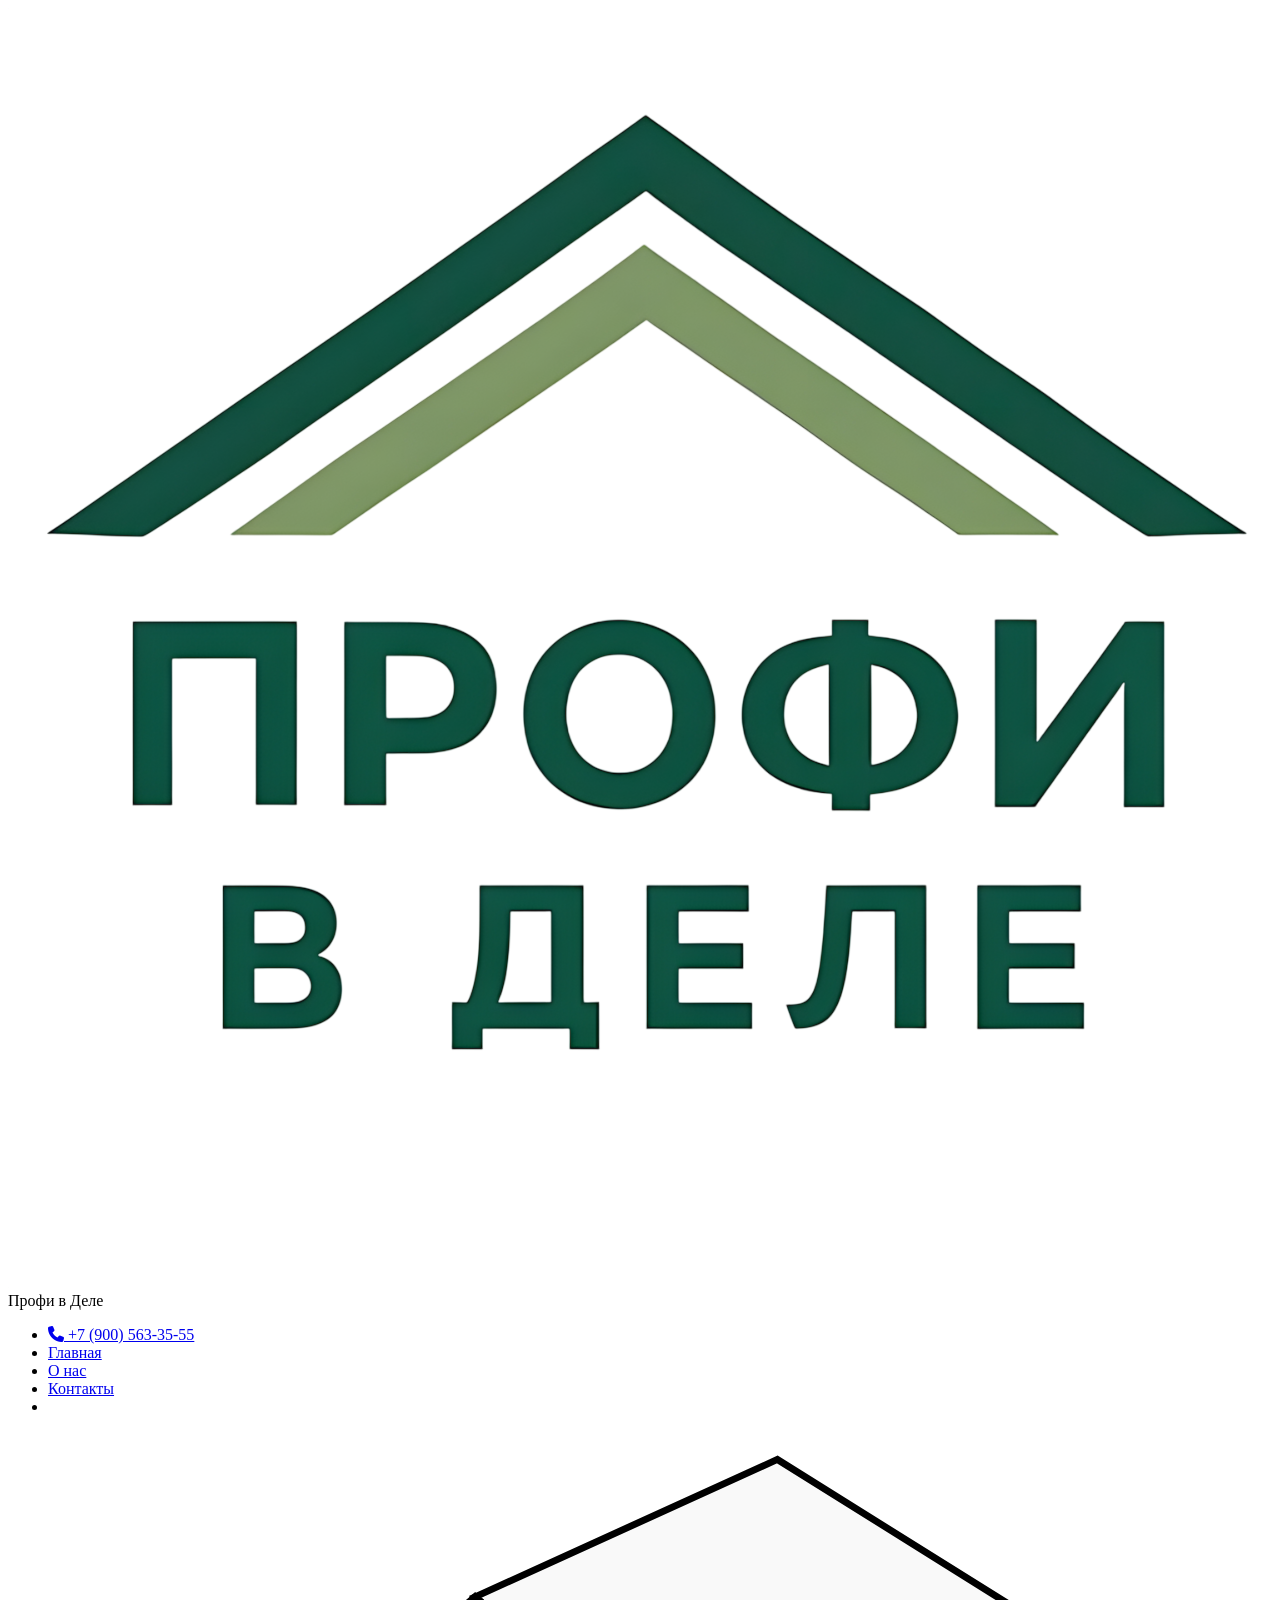
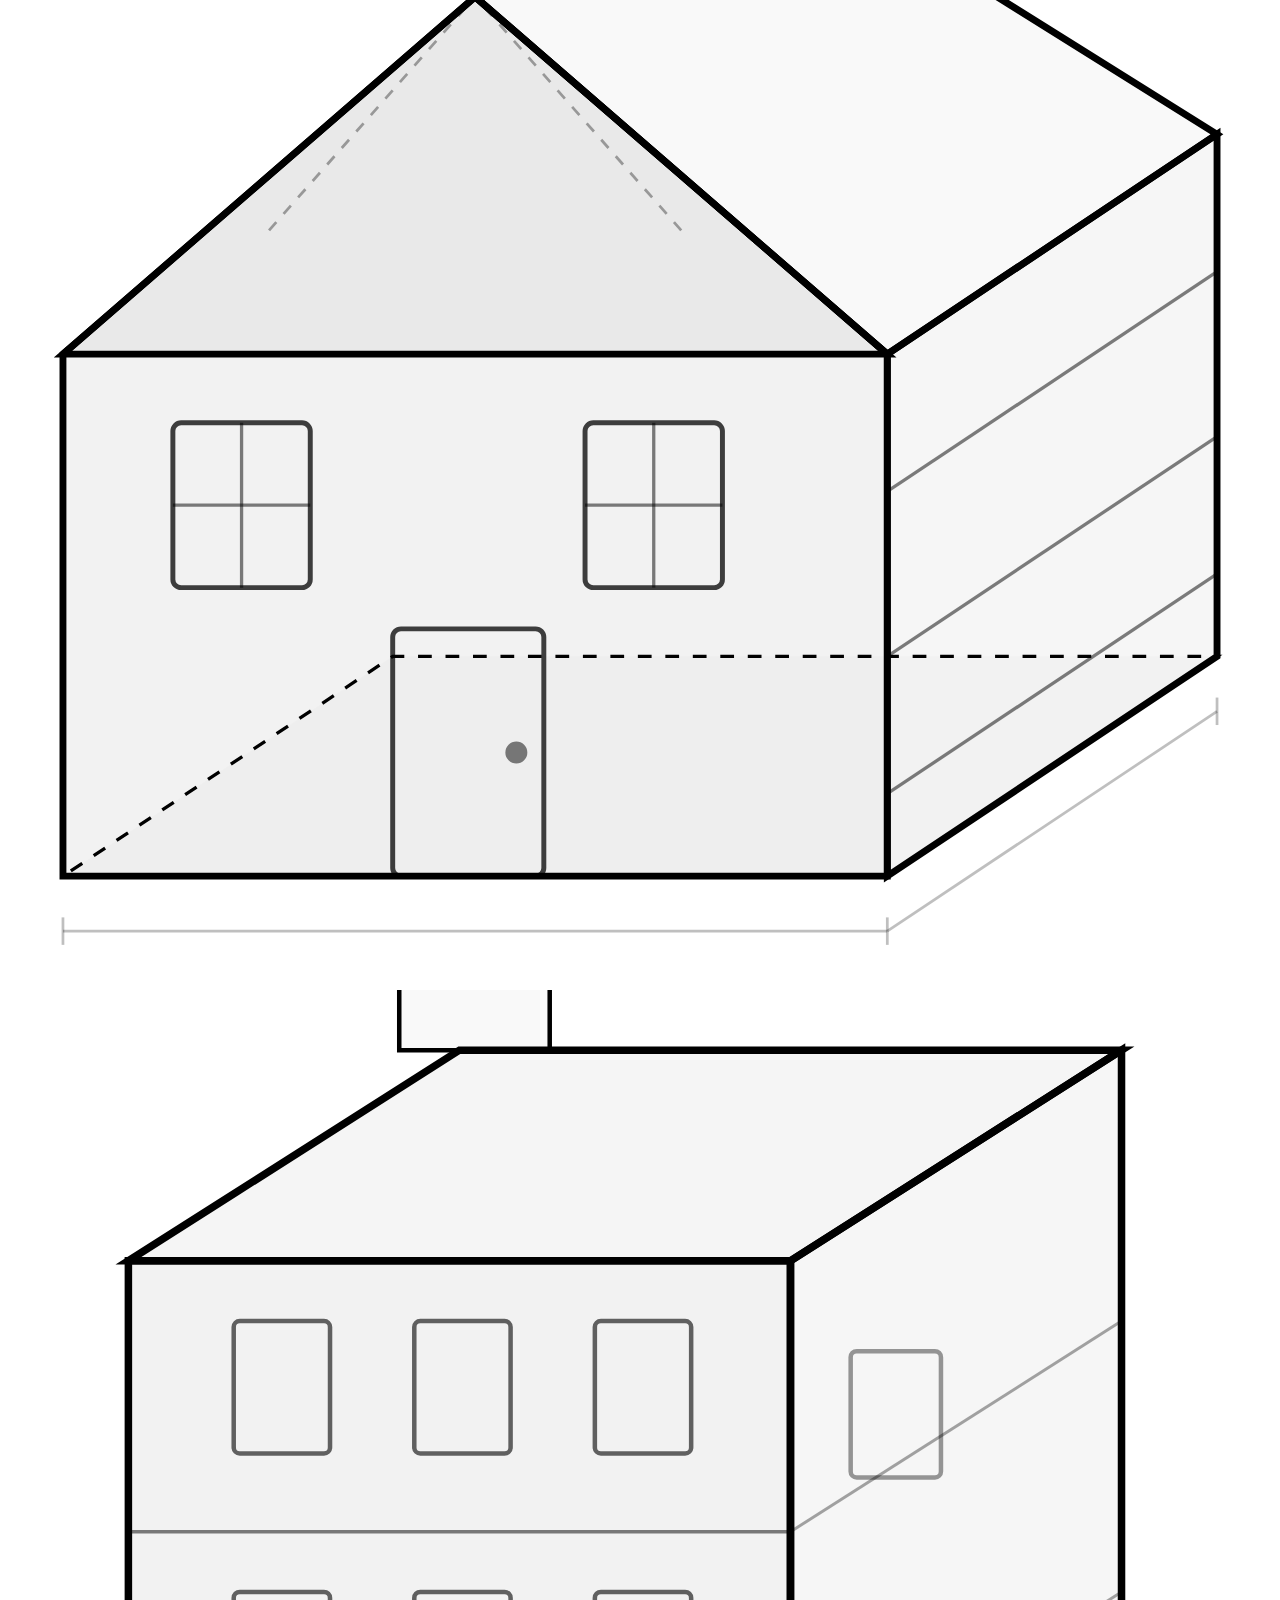
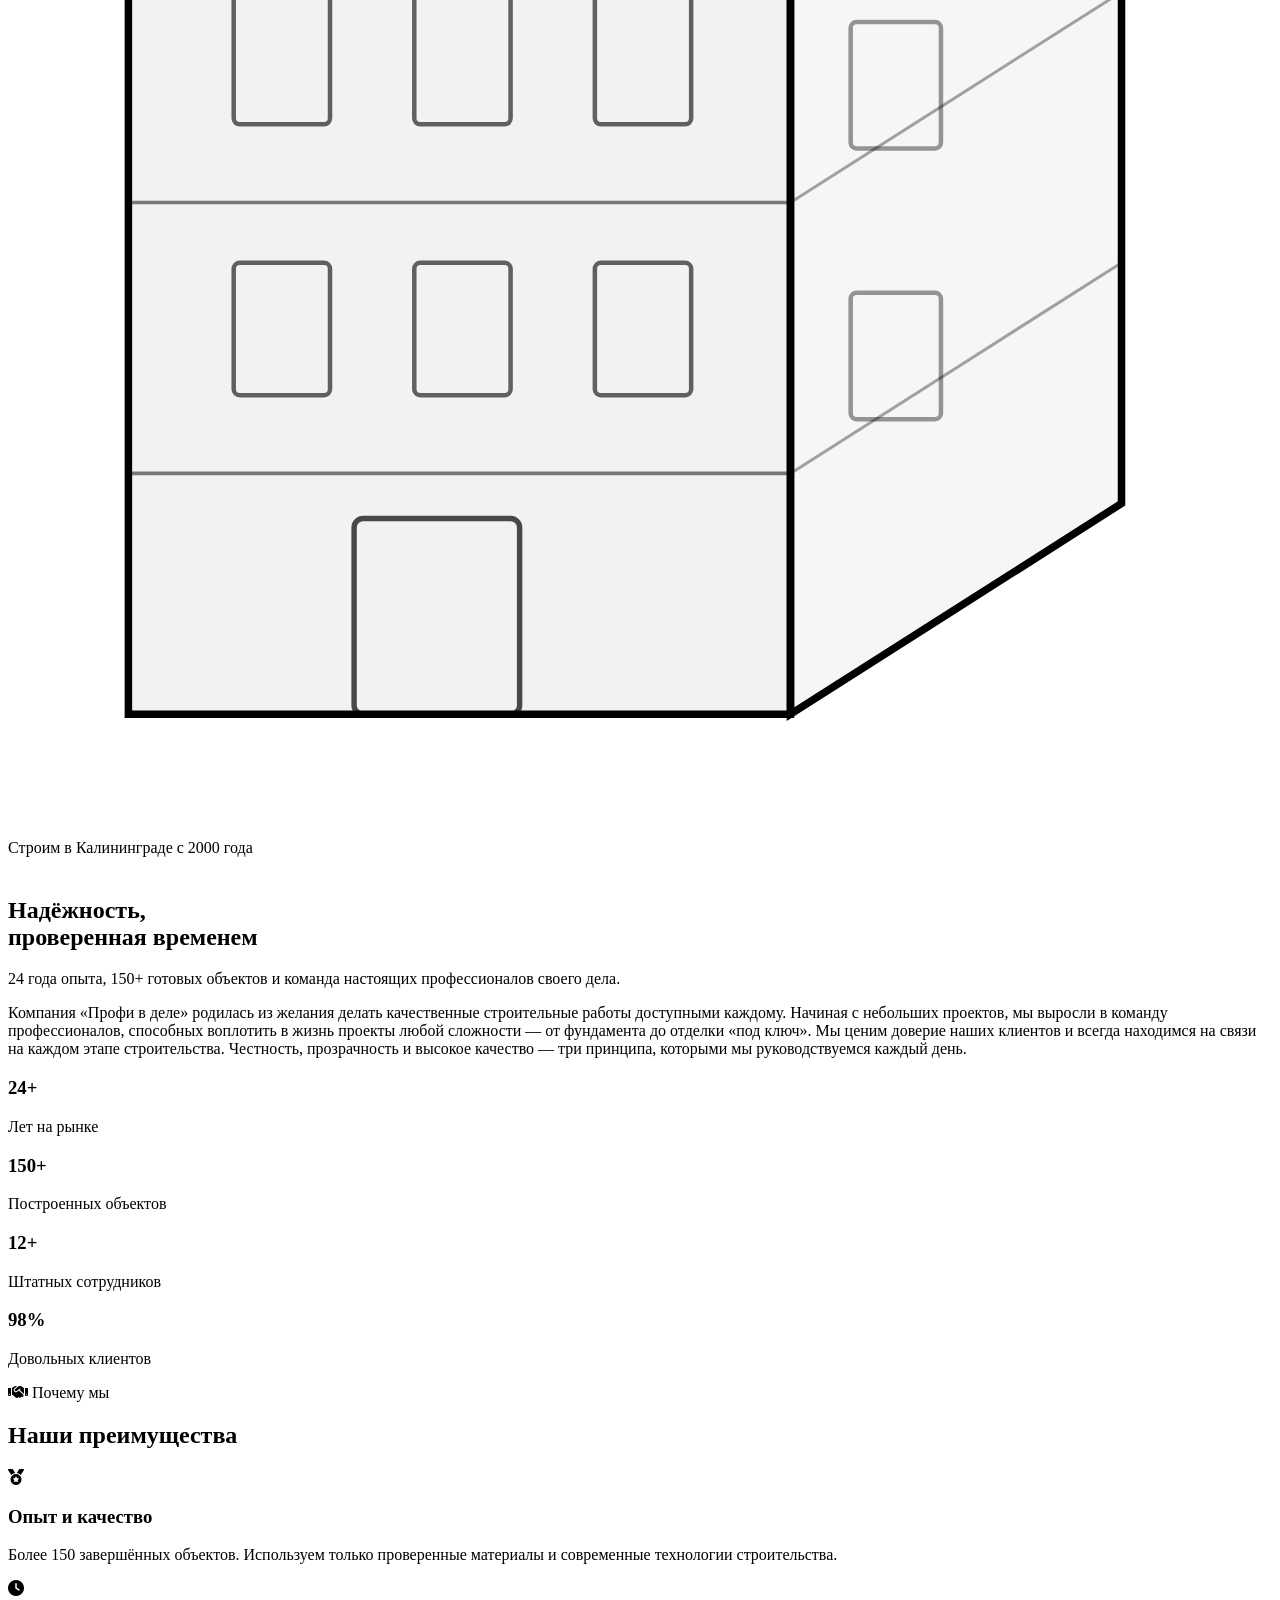
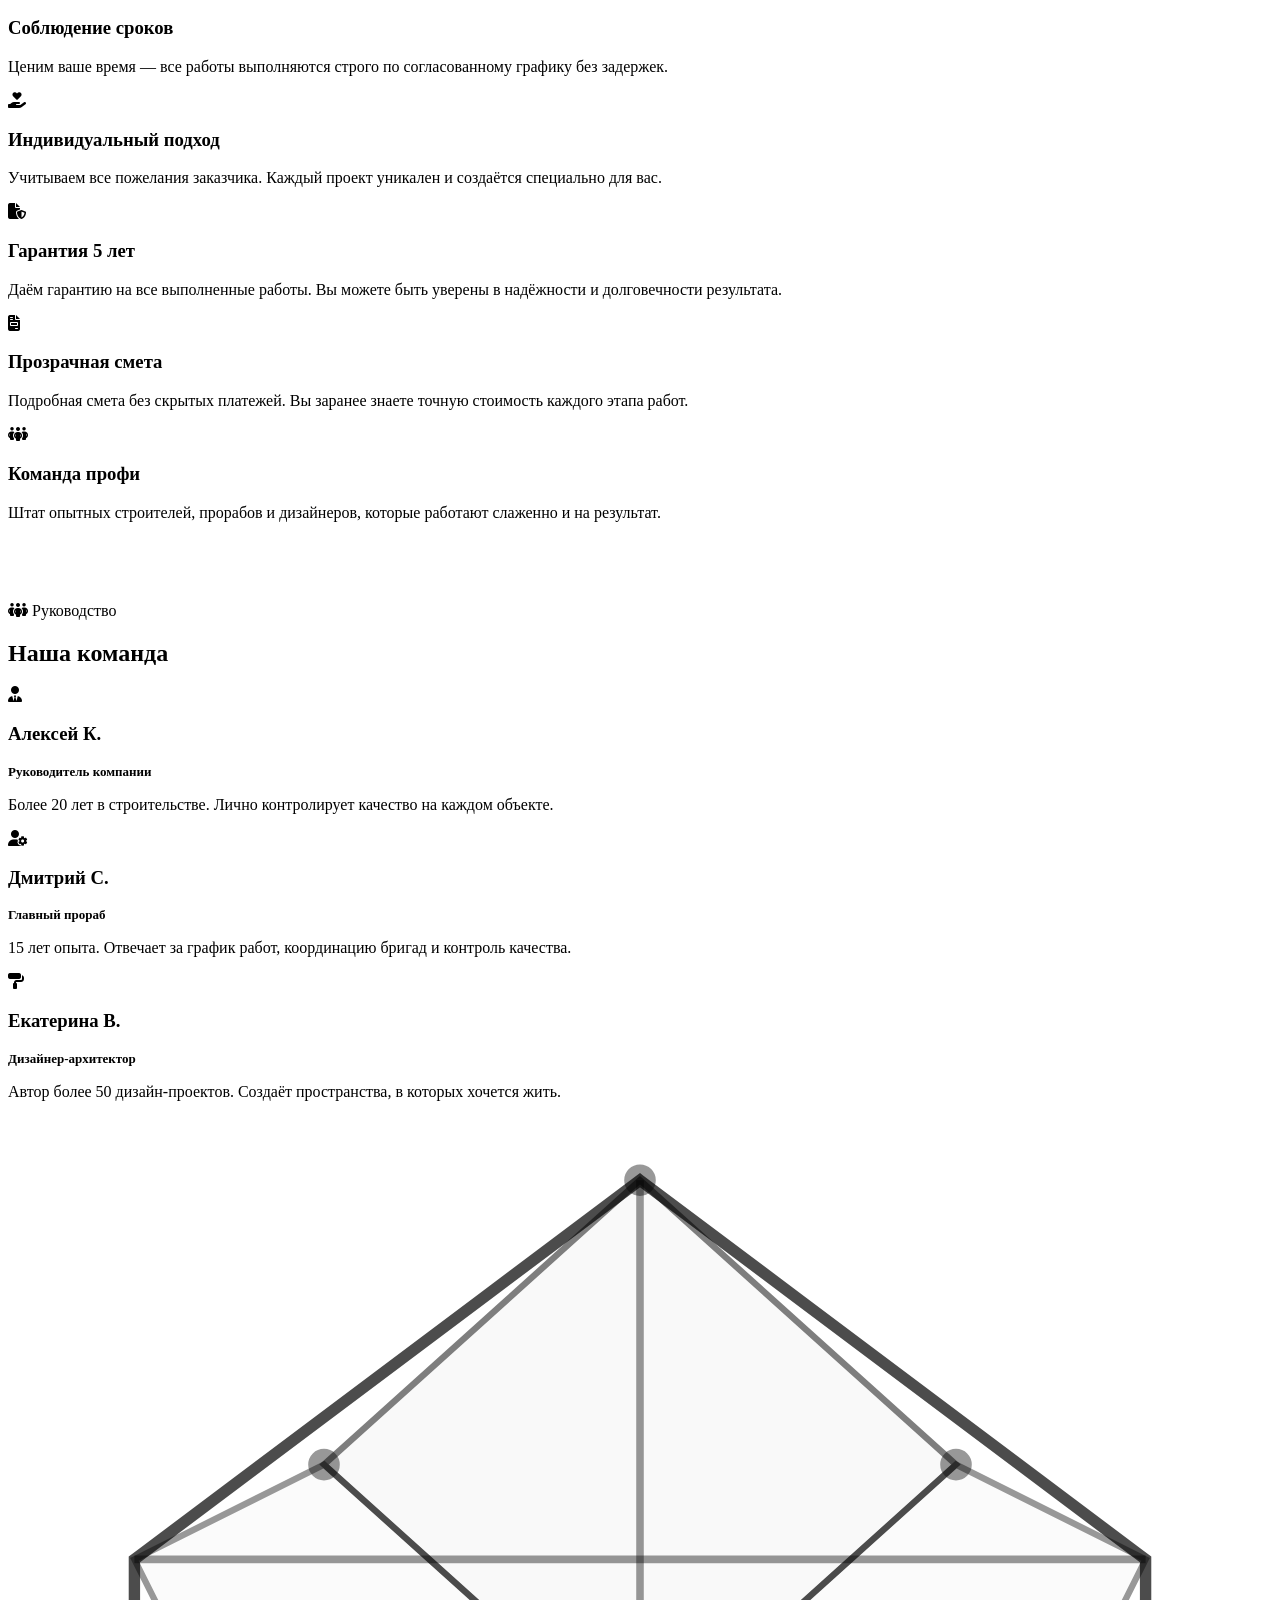
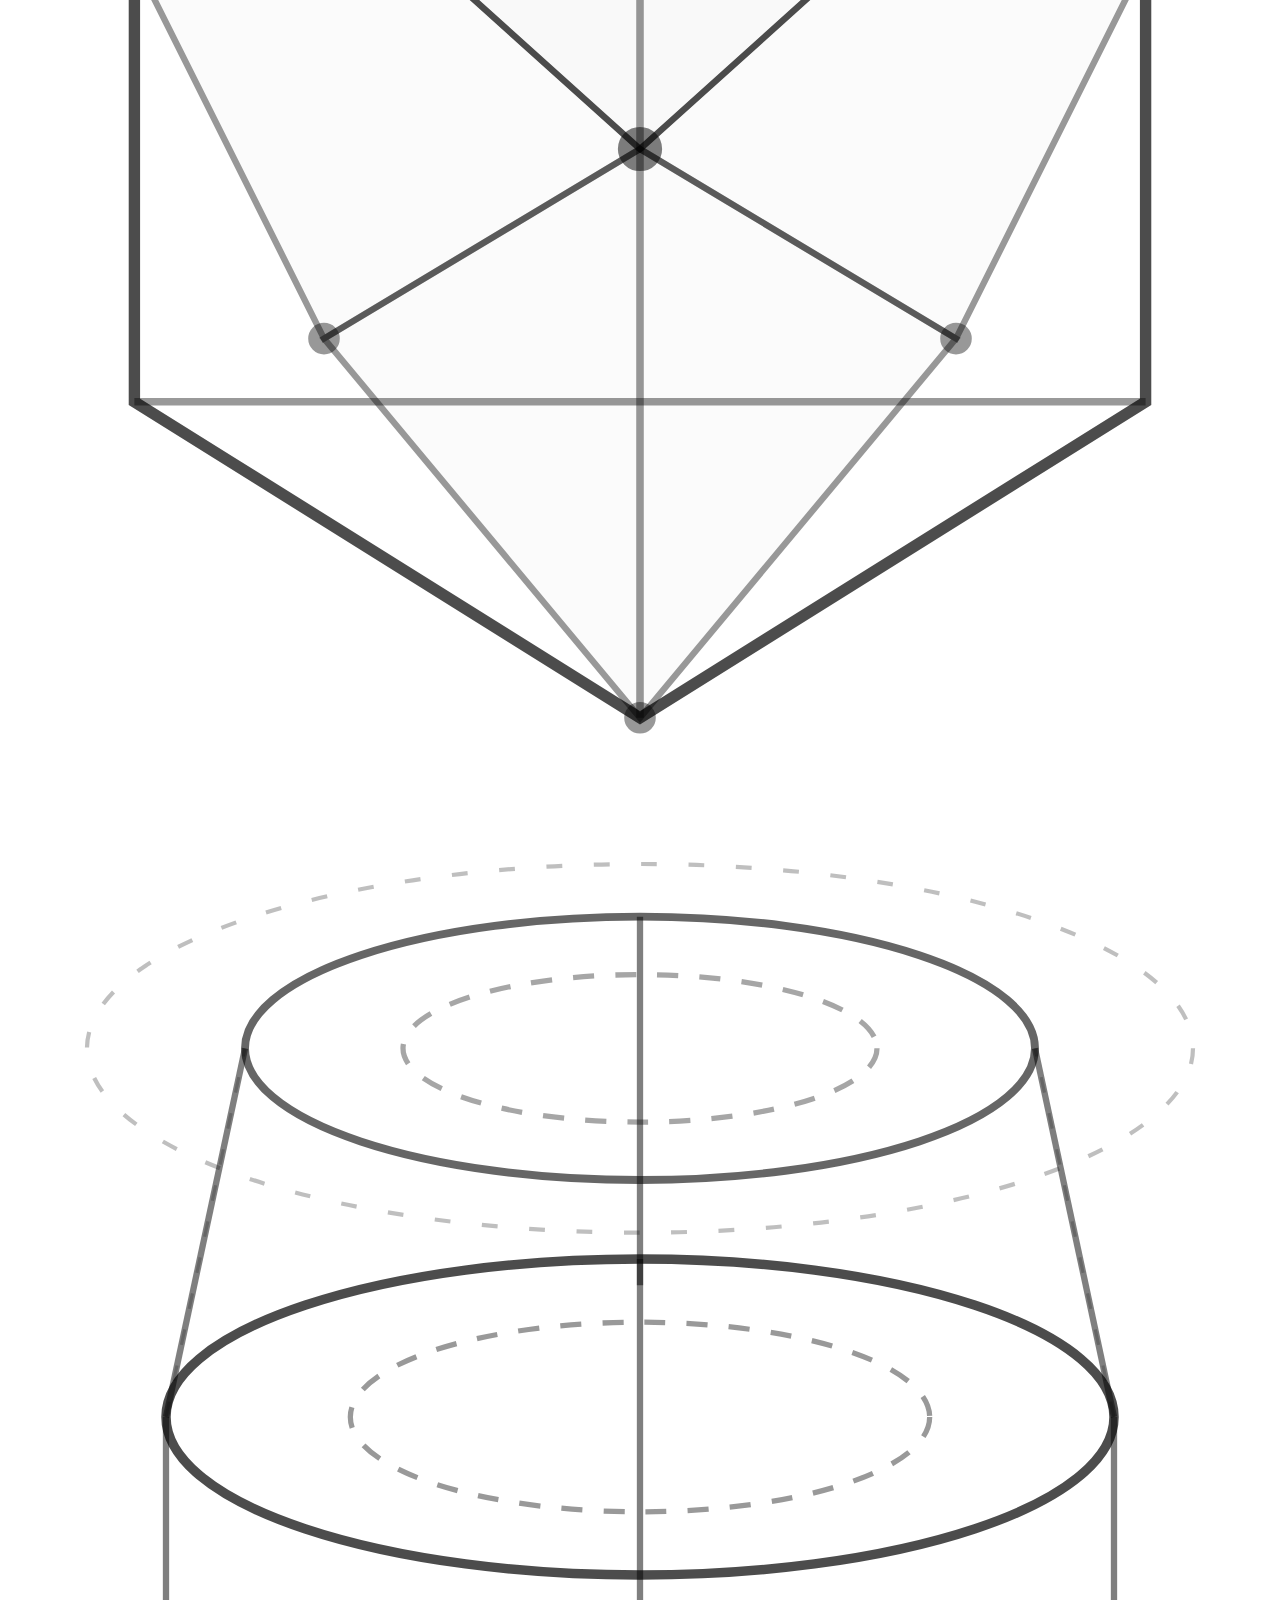
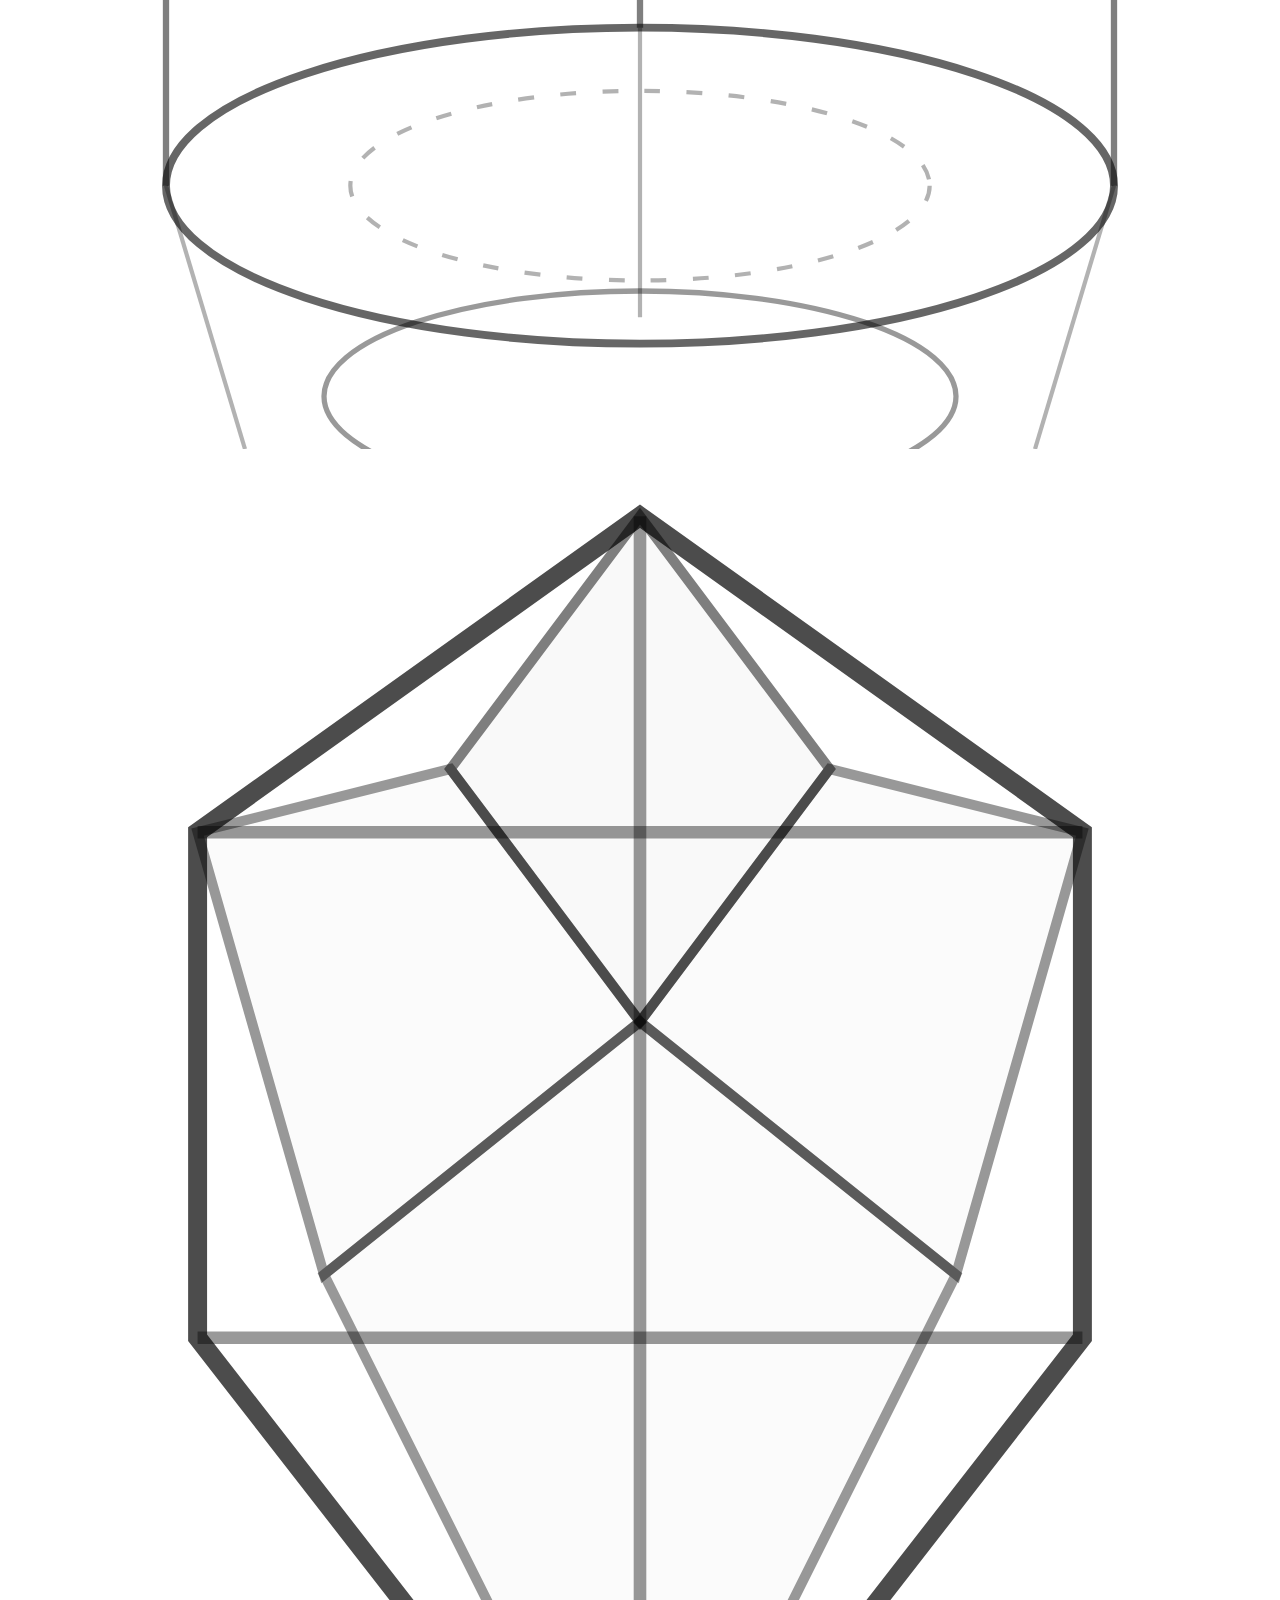
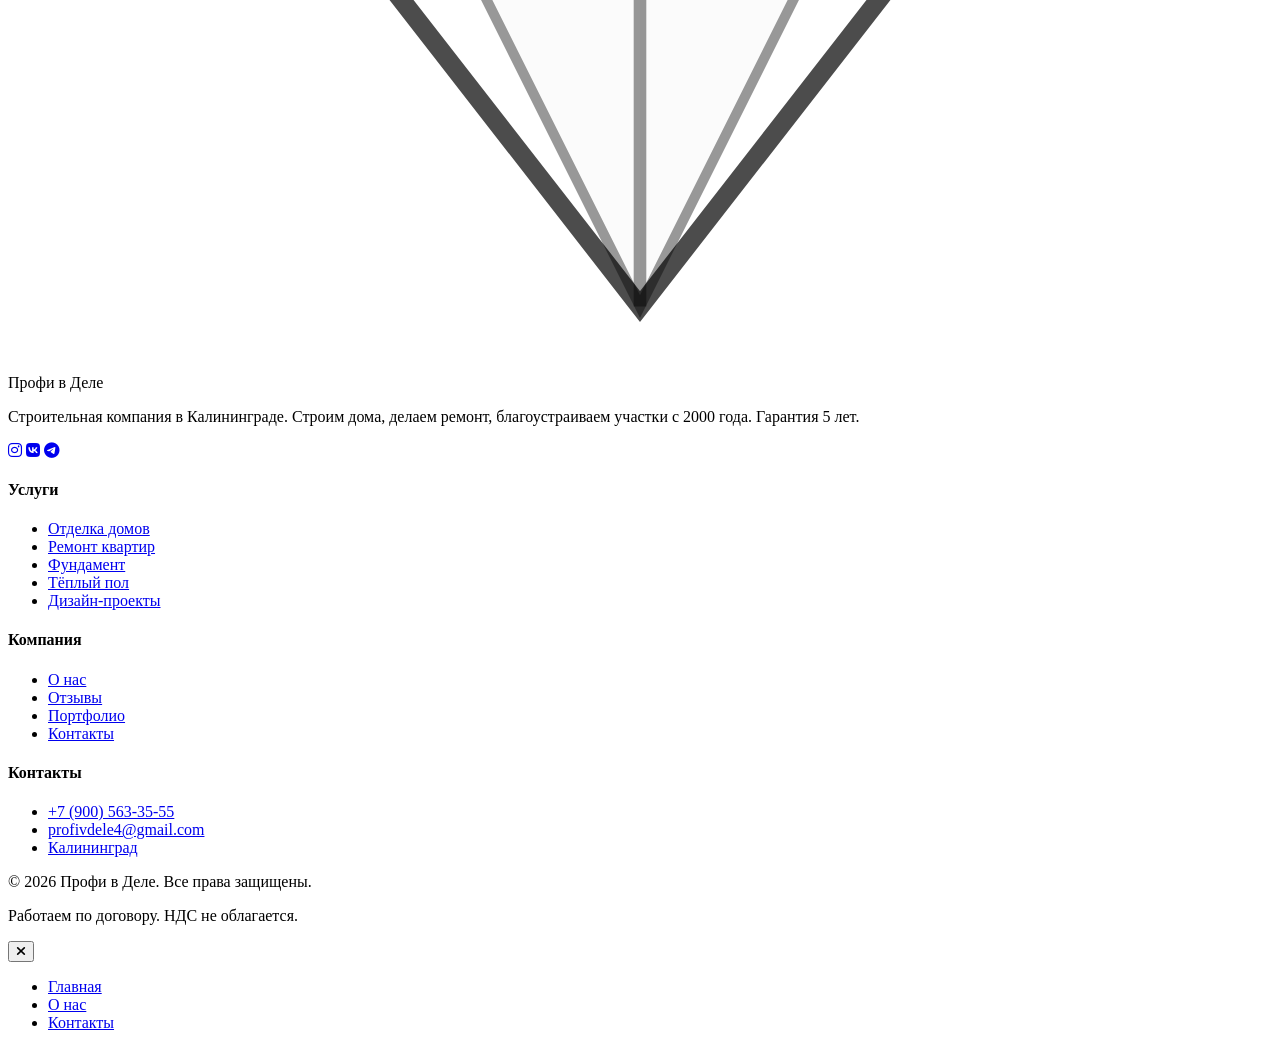
==== commit b290a587: "Add files via upload" ====
--- a/about.html
+++ b/about.html
@@ -31,7 +31,6 @@
                 <li class="nav-item"><a href="index.html">Главная</a></li>
                 <li class="nav-item"><a class="active" href="about.html">О нас</a></li>
                 <li class="nav-item"><a class="btn" href="#" data-contacts onclick="window.openContacts(event)">Контакты</a></li>
-                <li><button class="theme-toggle" id="themeToggle" aria-label="Переключить тему"><i class="fa-regular fa-moon"></i></button></li>
                 <li><button class="burger" id="burgerToggle" aria-label="Меню"><i class="fa-solid fa-bars"></i></button></li>
             </ul>
         </nav>
@@ -42,6 +41,60 @@
             <div class="hero-gradient g1"></div>
             <div class="hero-gradient g2"></div>
             <div class="hero-grid"></div>
+            <div class="hero-model ml">
+                <svg viewBox="0 0 460 420" fill="none" stroke="currentColor" xmlns="http://www.w3.org/2000/svg">
+                    <polygon points="20,380 20,190 170,60 320,190 320,380" fill="currentColor" fill-opacity="0.05" stroke-width="2.5"/>
+                    <polygon points="320,190 320,380 440,300 440,110" fill="currentColor" fill-opacity="0.035" stroke-width="2.5"/>
+                    <polygon points="20,190 170,60 320,190" fill="currentColor" fill-opacity="0.04" stroke-width="2.5"/>
+                    <polygon points="320,190 170,60 280,10 440,110" fill="currentColor" fill-opacity="0.025" stroke-width="2.5"/>
+                    <polygon points="20,380 320,380 440,300 140,300" fill="currentColor" fill-opacity="0.015" stroke-width="1.2" stroke-dasharray="5 5"/>
+                    <rect x="60" y="215" width="50" height="60" rx="3" stroke-width="1.8" opacity="0.75"/>
+                    <line x1="85" y1="215" x2="85" y2="275" stroke-width="1.2" opacity="0.5"/>
+                    <line x1="60" y1="245" x2="110" y2="245" stroke-width="1.2" opacity="0.5"/>
+                    <rect x="210" y="215" width="50" height="60" rx="3" stroke-width="1.8" opacity="0.75"/>
+                    <line x1="235" y1="215" x2="235" y2="275" stroke-width="1.2" opacity="0.5"/>
+                    <line x1="210" y1="245" x2="260" y2="245" stroke-width="1.2" opacity="0.5"/>
+                    <rect x="140" y="290" width="55" height="90" rx="3" stroke-width="1.8" opacity="0.75"/>
+                    <circle cx="185" cy="335" r="3.5" fill="currentColor" opacity="0.5"/>
+                    <line x1="320" y1="240" x2="440" y2="160" stroke-width="1.2" opacity="0.5"/>
+                    <line x1="320" y1="300" x2="440" y2="220" stroke-width="1.2" opacity="0.5"/>
+                    <line x1="320" y1="350" x2="440" y2="270" stroke-width="1.2" opacity="0.5"/>
+                    <line x1="95" y1="145" x2="170" y2="60" stroke-width="1" opacity="0.35" stroke-dasharray="4 4"/>
+                    <line x1="245" y1="145" x2="170" y2="60" stroke-width="1" opacity="0.35" stroke-dasharray="4 4"/>
+                    <line x1="20" y1="400" x2="320" y2="400" stroke-width="1" opacity="0.25"/>
+                    <line x1="20" y1="395" x2="20" y2="405" stroke-width="1" opacity="0.25"/>
+                    <line x1="320" y1="395" x2="320" y2="405" stroke-width="1" opacity="0.25"/>
+                    <line x1="320" y1="400" x2="440" y2="320" stroke-width="1" opacity="0.25"/>
+                    <line x1="440" y1="315" x2="440" y2="325" stroke-width="1" opacity="0.25"/>
+                </svg>
+            </div>
+            <div class="hero-model mr" style="color:var(--blue-accent);">
+                <svg viewBox="0 0 420 480" fill="none" stroke="currentColor" xmlns="http://www.w3.org/2000/svg">
+                    <polygon points="40,440 40,90 260,90 260,440" fill="currentColor" fill-opacity="0.05" stroke-width="2.5"/>
+                    <polygon points="260,90 260,440 370,370 370,20" fill="currentColor" fill-opacity="0.035" stroke-width="2.5"/>
+                    <polygon points="40,90 260,90 370,20 150,20" fill="currentColor" fill-opacity="0.04" stroke-width="2.5"/>
+                    <polygon points="130,20 180,20 180,-5 155,-15 130,-5" fill="currentColor" fill-opacity="0.025" stroke-width="1.5"/>
+                    <line x1="40" y1="180" x2="260" y2="180" stroke-width="1.2" opacity="0.5"/>
+                    <line x1="40" y1="270" x2="260" y2="270" stroke-width="1.2" opacity="0.5"/>
+                    <line x1="40" y1="360" x2="260" y2="360" stroke-width="1.2" opacity="0.5"/>
+                    <line x1="260" y1="180" x2="370" y2="110" stroke-width="1" opacity="0.35"/>
+                    <line x1="260" y1="270" x2="370" y2="200" stroke-width="1" opacity="0.35"/>
+                    <line x1="260" y1="360" x2="370" y2="290" stroke-width="1" opacity="0.35"/>
+                    <rect x="75" y="110" width="32" height="44" rx="2" stroke-width="1.5" opacity="0.6"/>
+                    <rect x="135" y="110" width="32" height="44" rx="2" stroke-width="1.5" opacity="0.6"/>
+                    <rect x="195" y="110" width="32" height="44" rx="2" stroke-width="1.5" opacity="0.6"/>
+                    <rect x="75" y="200" width="32" height="44" rx="2" stroke-width="1.5" opacity="0.6"/>
+                    <rect x="135" y="200" width="32" height="44" rx="2" stroke-width="1.5" opacity="0.6"/>
+                    <rect x="195" y="200" width="32" height="44" rx="2" stroke-width="1.5" opacity="0.6"/>
+                    <rect x="75" y="290" width="32" height="44" rx="2" stroke-width="1.5" opacity="0.6"/>
+                    <rect x="135" y="290" width="32" height="44" rx="2" stroke-width="1.5" opacity="0.6"/>
+                    <rect x="195" y="290" width="32" height="44" rx="2" stroke-width="1.5" opacity="0.6"/>
+                    <rect x="115" y="375" width="55" height="65" rx="3" stroke-width="1.8" opacity="0.7"/>
+                    <rect x="280" y="120" width="30" height="42" rx="2" stroke-width="1.5" opacity="0.4"/>
+                    <rect x="280" y="210" width="30" height="42" rx="2" stroke-width="1.5" opacity="0.4"/>
+                    <rect x="280" y="300" width="30" height="42" rx="2" stroke-width="1.5" opacity="0.4"/>
+                </svg>
+            </div>
         </div>
         <div class="about-hero-content">
             <div class="hero-badge" style="display:inline-flex;margin-bottom:20px;">
@@ -137,8 +190,62 @@
                 <p style="font-size:13px;color:var(--accent);font-weight:600;">Дизайнер-архитектор</p>
                 <p>Автор более 50 дизайн-проектов. Создаёт пространства, в которых хочется жить.</p>
             </div>
-        </div>
-    </div>
+            </div>
+            <div class="about-geo geo-gem">
+                <svg viewBox="0 0 200 200" fill="none" stroke="currentColor" xmlns="http://www.w3.org/2000/svg">
+                    <polygon points="100,10 180,70 180,140 100,190 20,140 20,70" stroke-width="1.8" opacity="0.7"/>
+                    <line x1="100" y1="10" x2="100" y2="190" stroke-width="1.2" opacity="0.4"/>
+                    <line x1="20" y1="70" x2="180" y2="70" stroke-width="1.2" opacity="0.4"/>
+                    <line x1="20" y1="140" x2="180" y2="140" stroke-width="1.2" opacity="0.4"/>
+                    <polygon points="100,10 50,55 100,100 150,55" fill="currentColor" fill-opacity="0.04" stroke-width="1" opacity="0.5"/>
+                    <polygon points="50,55 20,70 50,130 100,100" fill="currentColor" fill-opacity="0.03" stroke-width="1" opacity="0.4"/>
+                    <polygon points="150,55 180,70 150,130 100,100" fill="currentColor" fill-opacity="0.03" stroke-width="1" opacity="0.4"/>
+                    <polygon points="100,100 50,130 100,190 150,130" fill="currentColor" fill-opacity="0.03" stroke-width="1" opacity="0.4"/>
+                    <circle cx="100" cy="100" r="3" fill="currentColor" opacity="0.5"/>
+                    <circle cx="50" cy="55" r="2" fill="currentColor" opacity="0.4"/>
+                    <circle cx="150" cy="55" r="2" fill="currentColor" opacity="0.4"/>
+                    <circle cx="50" cy="130" r="2" fill="currentColor" opacity="0.4"/>
+                    <circle cx="150" cy="130" r="2" fill="currentColor" opacity="0.4"/>
+                    <circle cx="100" cy="190" r="2" fill="currentColor" opacity="0.4"/>
+                    <circle cx="100" cy="10" r="2" fill="currentColor" opacity="0.4"/>
+                </svg>
+            </div>
+            <div class="about-geo geo-ring">
+                <svg viewBox="0 0 240 240" fill="none" stroke="currentColor" xmlns="http://www.w3.org/2000/svg">
+                    <ellipse cx="120" cy="50" rx="75" ry="25" stroke-width="1.5" opacity="0.6"/>
+                    <ellipse cx="120" cy="50" rx="45" ry="14" stroke-width="1" opacity="0.35" stroke-dasharray="4 4"/>
+                    <ellipse cx="120" cy="50" rx="105" ry="35" stroke-width="0.8" opacity="0.25" stroke-dasharray="3 6"/>
+                    <line x1="45" y1="50" x2="30" y2="120" stroke-width="1.2" opacity="0.5"/>
+                    <line x1="120" y1="25" x2="120" y2="95" stroke-width="1.2" opacity="0.5"/>
+                    <line x1="195" y1="50" x2="210" y2="120" stroke-width="1.2" opacity="0.5"/>
+                    <ellipse cx="120" cy="120" rx="90" ry="30" stroke-width="1.8" opacity="0.7"/>
+                    <ellipse cx="120" cy="120" rx="55" ry="18" stroke-width="1" opacity="0.4" stroke-dasharray="4 4"/>
+                    <line x1="30" y1="120" x2="30" y2="190" stroke-width="1.2" opacity="0.5"/>
+                    <line x1="120" y1="90" x2="120" y2="160" stroke-width="1.2" opacity="0.5"/>
+                    <line x1="210" y1="120" x2="210" y2="190" stroke-width="1.2" opacity="0.5"/>
+                    <ellipse cx="120" cy="190" rx="90" ry="30" stroke-width="1.5" opacity="0.6"/>
+                    <ellipse cx="120" cy="190" rx="55" ry="18" stroke-width="0.8" opacity="0.3" stroke-dasharray="3 5"/>
+                    <line x1="30" y1="190" x2="45" y2="240" stroke-width="0.8" opacity="0.3"/>
+                    <line x1="120" y1="160" x2="120" y2="215" stroke-width="0.8" opacity="0.3"/>
+                    <line x1="210" y1="190" x2="195" y2="240" stroke-width="0.8" opacity="0.3"/>
+                    <ellipse cx="120" cy="230" rx="60" ry="20" stroke-width="1" opacity="0.4"/>
+                    <line x1="30" y1="120" x2="45" y2="50" stroke-width="0.6" opacity="0.2" stroke-dasharray="3 4"/>
+                    <line x1="210" y1="120" x2="195" y2="50" stroke-width="0.6" opacity="0.2" stroke-dasharray="3 4"/>
+                </svg>
+            </div>
+            <div class="about-geo geo-crystal">
+                <svg viewBox="0 0 100 120" fill="none" stroke="currentColor" xmlns="http://www.w3.org/2000/svg">
+                    <polygon points="50,5 85,30 85,70 50,115 15,70 15,30" stroke-width="1.5" opacity="0.7"/>
+                    <line x1="50" y1="5" x2="50" y2="115" stroke-width="1" opacity="0.4"/>
+                    <line x1="15" y1="30" x2="85" y2="30" stroke-width="1" opacity="0.4"/>
+                    <line x1="15" y1="70" x2="85" y2="70" stroke-width="1" opacity="0.4"/>
+                    <polygon points="50,5 35,25 50,45 65,25" fill="currentColor" fill-opacity="0.04" stroke-width="0.8" opacity="0.5"/>
+                    <polygon points="35,25 15,30 25,65 50,45" fill="currentColor" fill-opacity="0.03" stroke-width="0.8" opacity="0.4"/>
+                    <polygon points="65,25 85,30 75,65 50,45" fill="currentColor" fill-opacity="0.03" stroke-width="0.8" opacity="0.4"/>
+                    <polygon points="50,45 25,65 50,115 75,65" fill="currentColor" fill-opacity="0.03" stroke-width="0.8" opacity="0.4"/>
+                </svg>
+            </div>
+        </div>
 
     <footer>
         <div class="footer-grid">
@@ -149,6 +256,7 @@
                     <a href="https://www.instagram.com/profivdele_39" target="_blank"><i class="fa-brands fa-instagram"></i></a>
                     <a href="https://vk.com/profivdele1" target="_blank"><i class="fa-brands fa-vk"></i></a>
                     <a href="https://t.me/profivdele1" target="_blank"><i class="fa-brands fa-telegram"></i></a>
+                    <a href="https://www.avito.ru/brands/08c5b0faeced84d7e2e7809a525a0006/all?src=sharing&sellerId=8026d5e1b687bcd477033e638f21a4ef" class="avito-link" target="_blank" rel="noopener noreferrer"></a>
                 </div>
             </div>
             <div class="footer-col">
@@ -246,7 +354,6 @@
             <li><a href="index.html">Главная</a></li>
             <li><a href="about.html">О нас</a></li>
             <li><a class="btn" href="#" data-contacts onclick="window.openContacts(event)">Контакты</a></li>
-            <li><button class="theme-toggle" id="themeToggleMobile"><i class="fa-regular fa-moon"></i></button></li>
         </ul>
     </div>
 </div>
@@ -262,7 +369,17 @@
 document.querySelectorAll('.theme-toggle').forEach(function(btn) { btn.addEventListener('click', function() { var d = document.documentElement.getAttribute('data-theme') === 'dark'; applyTheme(!d); localStorage.setItem('theme', d ? 'light' : 'dark'); }); });
 
 const header = document.getElementById('header');
-window.addEventListener('scroll', function() { header.classList.toggle('scrolled', window.scrollY > 50); });
+let lastScroll = 0;
+window.addEventListener('scroll', function() {
+    const current = window.scrollY;
+    header.classList.toggle('scrolled', current > 50);
+    if (current > 100) {
+        header.classList.toggle('header-hidden', current > lastScroll);
+    } else {
+        header.classList.remove('header-hidden');
+    }
+    lastScroll = current;
+});
 
 const burgerToggle = document.getElementById('burgerToggle');
 const mobileMenu = document.getElementById('mobileMenu');
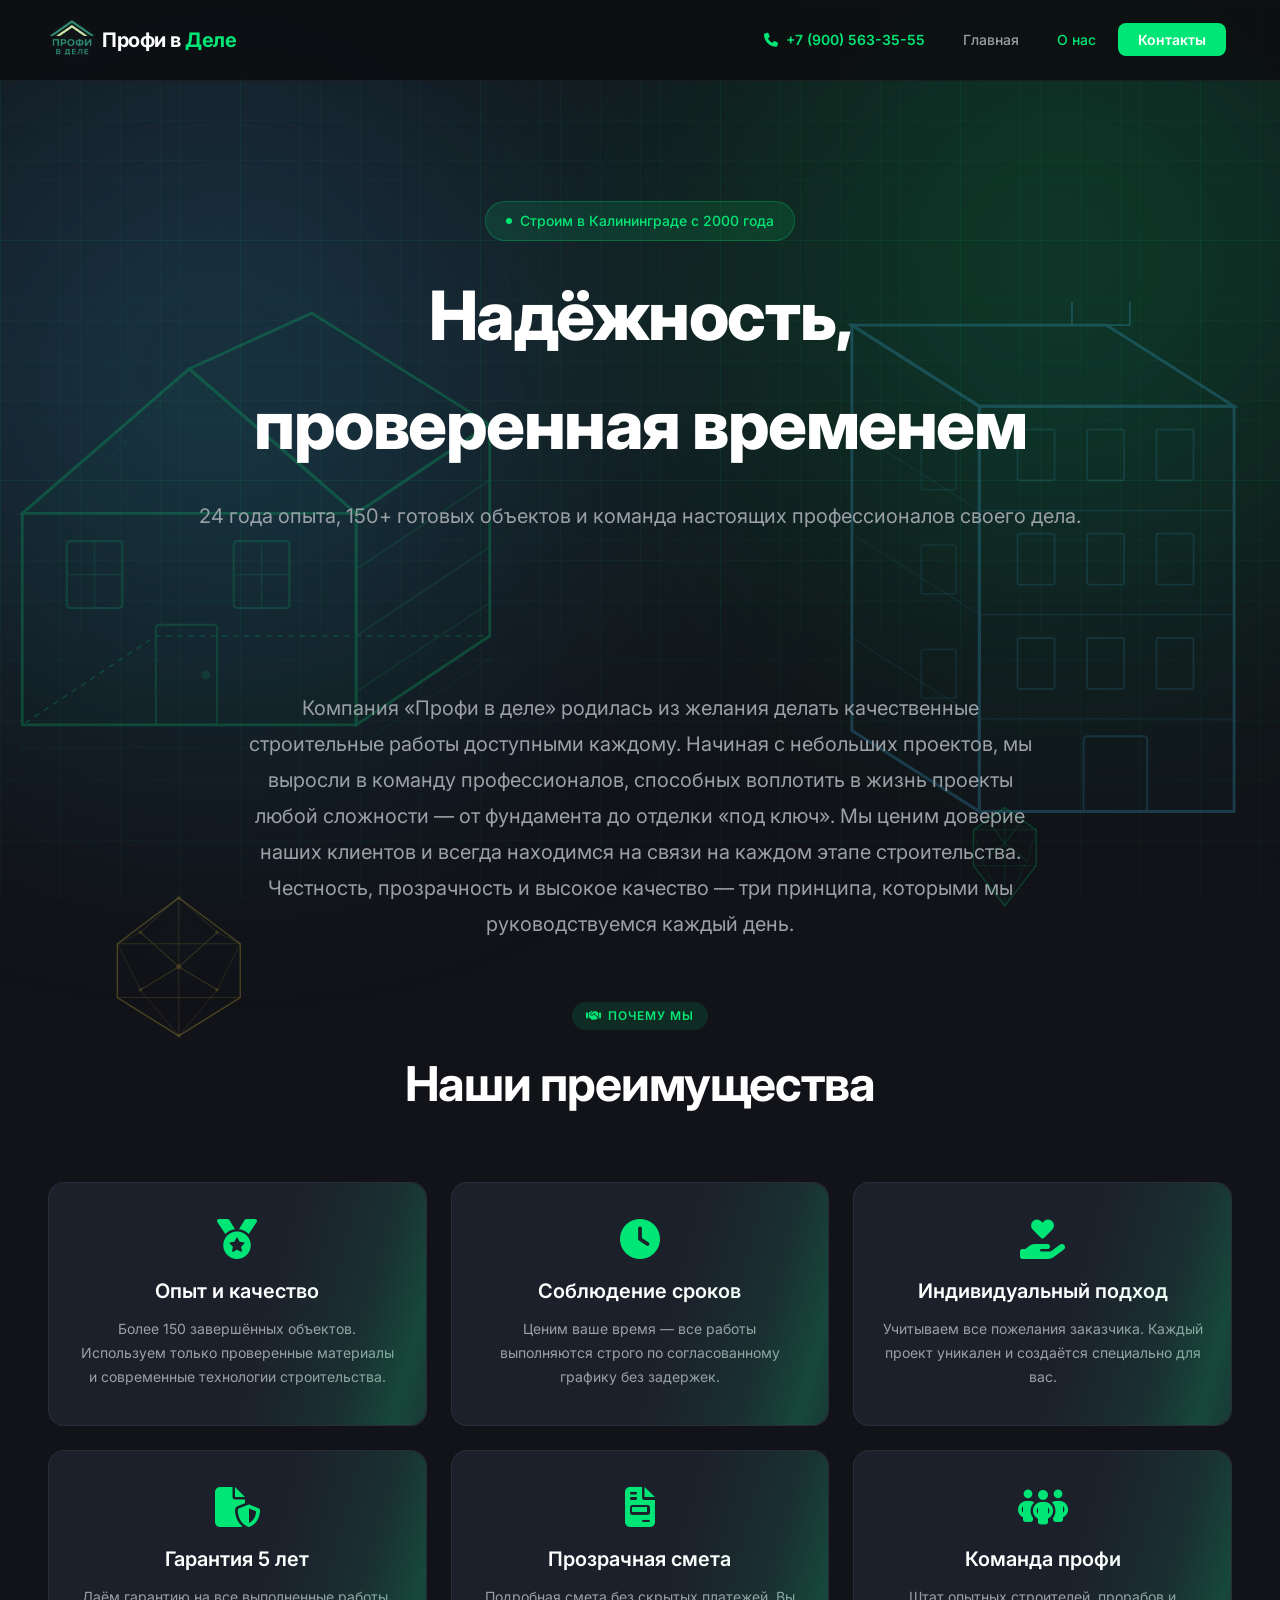
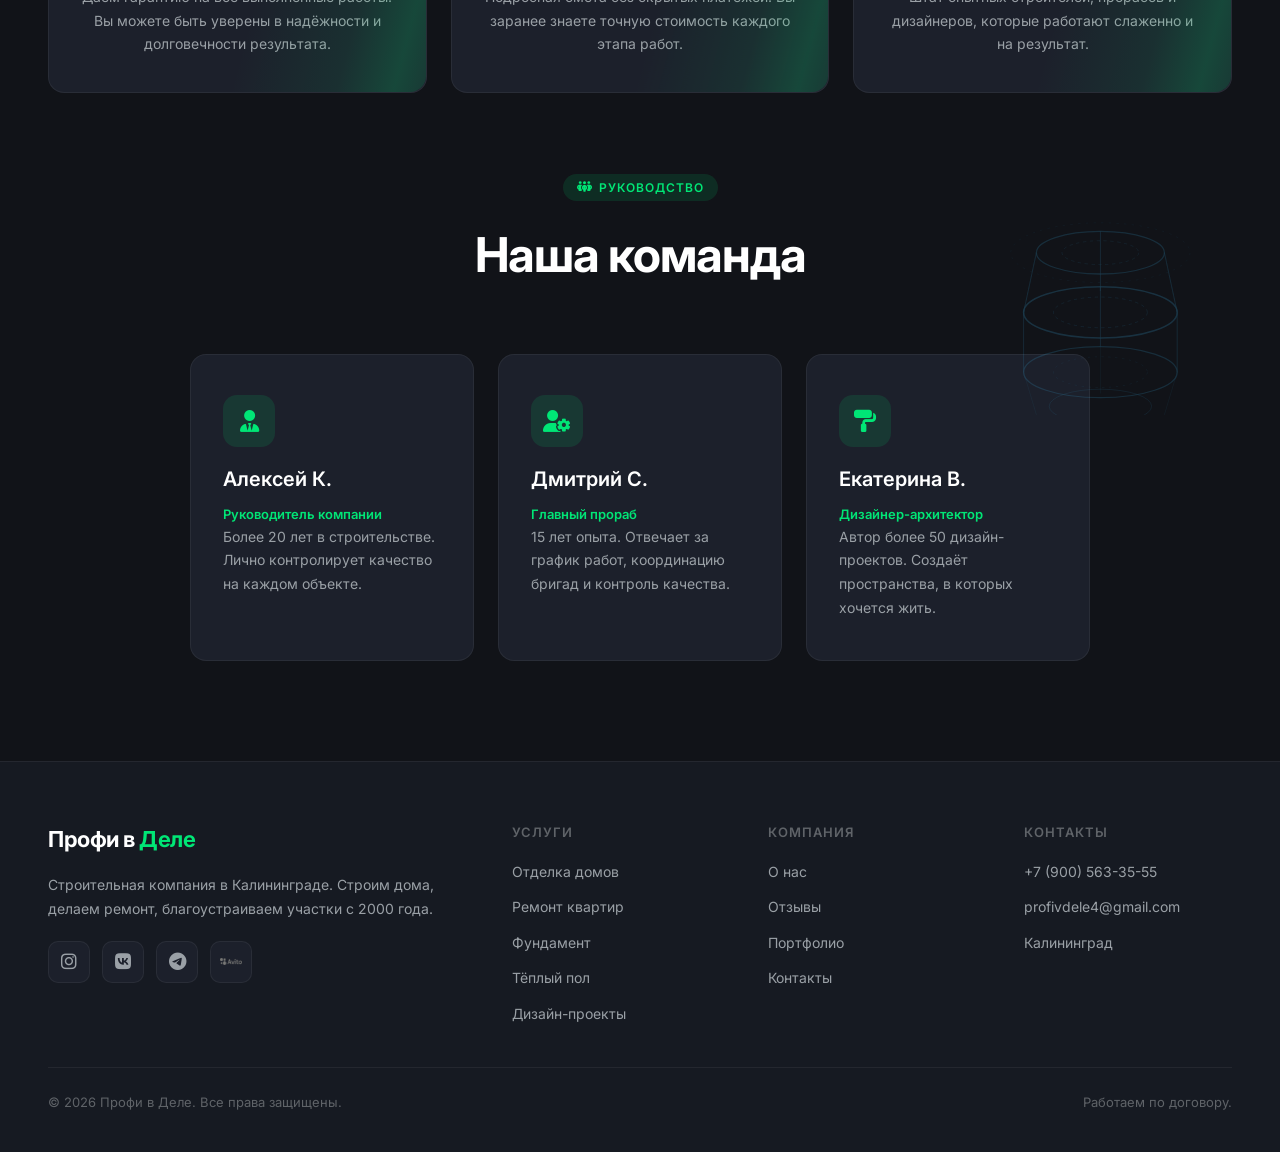
==== commit 82bb3ff9: "Add files via upload" ====
--- a/about.html
+++ b/about.html
@@ -111,25 +111,6 @@
             <p>Компания «Профи в деле» родилась из желания делать качественные строительные работы доступными каждому. Начиная с небольших проектов, мы выросли в команду профессионалов, способных воплотить в жизнь проекты любой сложности — от фундамента до отделки «под ключ». Мы ценим доверие наших клиентов и всегда находимся на связи на каждом этапе строительства. Честность, прозрачность и высокое качество — три принципа, которыми мы руководствуемся каждый день.</p>
         </div>
 
-        <div class="about-stats fade-up">
-            <div class="stat-item">
-                <h3><span class="counter" data-target="24">0</span>+</h3>
-                <p>Лет на рынке</p>
-            </div>
-            <div class="stat-item">
-                <h3><span class="counter" data-target="150">0</span>+</h3>
-                <p>Построенных объектов</p>
-            </div>
-            <div class="stat-item">
-                <h3><span class="counter" data-target="12">0</span>+</h3>
-                <p>Штатных сотрудников</p>
-            </div>
-            <div class="stat-item">
-                <h3><span class="counter" data-target="98">0</span>%</h3>
-                <p>Довольных клиентов</p>
-            </div>
-        </div>
-
         <div class="section-header fade-up">
             <div class="section-badge"><i class="fa-solid fa-handshake"></i> Почему мы</div>
             <h2>Наши преимущества</h2>
@@ -251,7 +232,7 @@
         <div class="footer-grid">
             <div class="footer-brand">
                 <span class="logo-text">Профи в <span>Деле</span></span>
-                <p>Строительная компания в Калининграде. Строим дома, делаем ремонт, благоустраиваем участки с 2000 года. Гарантия 5 лет.</p>
+                <p>Строительная компания в Калининграде. Строим дома, делаем ремонт, благоустраиваем участки с 2000 года.</p>
                 <div class="footer-socials">
                     <a href="https://www.instagram.com/profivdele_39" target="_blank"><i class="fa-brands fa-instagram"></i></a>
                     <a href="https://vk.com/profivdele1" target="_blank"><i class="fa-brands fa-vk"></i></a>
@@ -289,7 +270,7 @@
         </div>
         <div class="footer-bottom">
             <p>&copy; 2026 Профи в Деле. Все права защищены.</p>
-            <p>Работаем по договору. НДС не облагается.</p>
+            <p>Работаем по договору.</p>
         </div>
     </footer>
 </div>
--- a/css/main.css
+++ b/css/main.css
@@ -0,0 +1,1503 @@
+@import url('https://fonts.googleapis.com/css2?family=Inter:wght@300;400;500;600;700;800;900&family=JetBrains+Mono:wght@400;500;600&display=swap');
+
+:root {
+    --bg: #111318;
+    --bg-secondary: #161a22;
+    --bg-card: #1c202b;
+    --bg-card-hover: #222735;
+    --text: #e8eaed;
+    --text-secondary: #9aa0a6;
+    --text-muted: #5f6368;
+    --border: rgba(255, 255, 255, 0.06);
+    --border-hover: rgba(255, 255, 255, 0.12);
+    --accent: #00e676;
+    --accent-dim: rgba(0, 230, 118, 0.12);
+    --accent-glow: rgba(0, 230, 118, 0.35);
+    --gold: #ffd740;
+    --blue-accent: #40c4ff;
+    --heading: #ffffff;
+    --radius: 16px;
+    --radius-sm: 10px;
+    --shadow: 0 8px 32px rgba(0, 0, 0, 0.5);
+    --transition: 0.4s cubic-bezier(0.22, 1, 0.36, 1);
+}
+
+[data-theme="light"] {
+    --bg: #f4f5f7;
+    --bg-secondary: #ffffff;
+    --bg-card: #ffffff;
+    --bg-card-hover: #f0f1f3;
+    --text: #1a1d23;
+    --text-secondary: #5f6368;
+    --text-muted: #9aa0a6;
+    --border: rgba(0, 0, 0, 0.08);
+    --border-hover: rgba(0, 0, 0, 0.15);
+    --accent: #00b85c;
+    --accent-dim: rgba(0, 184, 92, 0.1);
+    --accent-glow: rgba(0, 184, 92, 0.25);
+    --gold: #ffc107;
+    --blue-accent: #29b6f6;
+    --heading: #1a1d23;
+    --shadow: 0 8px 32px rgba(0, 0, 0, 0.08);
+}
+
+html { scroll-behavior: smooth; }
+html, body {
+    margin: 0;
+    padding: 0;
+    width: 100%;
+    overflow-x: hidden;
+}
+
+body {
+    font-family: "Inter", -apple-system, BlinkMacSystemFont, sans-serif;
+    font-weight: 400;
+    background: var(--bg);
+    color: var(--text);
+    line-height: 1.6;
+    -webkit-font-smoothing: antialiased;
+}
+
+::selection { background: var(--accent); color: #fff; }
+a { text-decoration: none; color: inherit; }
+.wrapper { width: 100%; position: relative; z-index: 2; min-height: 100vh; }
+
+/* Grid background */
+body::before {
+    content: '';
+    position: fixed;
+    inset: 0;
+    background-image:
+        linear-gradient(rgba(0, 230, 118, 0.035) 1px, transparent 1px),
+        linear-gradient(90deg, rgba(0, 230, 118, 0.035) 1px, transparent 1px);
+    background-size: 60px 60px;
+    pointer-events: none;
+    z-index: 0;
+}
+[data-theme="light"] body::before {
+    background-image:
+        linear-gradient(rgba(0, 184, 92, 0.05) 1px, transparent 1px),
+        linear-gradient(90deg, rgba(0, 184, 92, 0.05) 1px, transparent 1px);
+}
+
+/* HEADER */
+.header-container {
+    display: flex;
+    align-items: center;
+    justify-content: space-between;
+    width: 100%;
+    padding: 20px 48px;
+    box-sizing: border-box;
+    position: fixed;
+    top: 0;
+    z-index: 100;
+    background: rgba(12, 13, 16, 0.85);
+    backdrop-filter: blur(24px);
+    -webkit-backdrop-filter: blur(24px);
+    border-bottom: 1px solid var(--border);
+    transition: var(--transition);
+}
+[data-theme="light"] .header-container {
+    background: rgba(244, 245, 247, 0.85);
+}
+.header-container.scrolled {
+    padding: 12px 48px;
+    box-shadow: 0 4px 30px rgba(0, 0, 0, 0.4);
+}
+.header-container.header-hidden {
+    transform: translateY(-100%);
+}
+
+.header-logo {
+    display: flex;
+    align-items: center;
+    gap: 14px;
+}
+.header-logo img {
+    height: 40px;
+    width: auto;
+    display: block;
+    filter: brightness(1.8) contrast(0.8) drop-shadow(0 0 4px rgba(255,255,255,0.08));
+    transform: scale(1.2);
+    transform-origin: left center;
+}
+.logo-text {
+    font-size: 20px;
+    font-weight: 700;
+    color: var(--heading);
+    letter-spacing: -0.5px;
+}
+.logo-text span { color: var(--accent); }
+
+header nav { flex: 1; display: flex; justify-content: flex-end; }
+header nav ul {
+    list-style: none;
+    display: flex;
+    align-items: center;
+    gap: 6px;
+    margin: 0;
+    padding: 0;
+}
+header nav ul li a {
+    color: var(--text-secondary);
+    font-size: 14px;
+    font-weight: 500;
+    padding: 8px 16px;
+    border-radius: 8px;
+    transition: var(--transition);
+    position: relative;
+}
+header nav ul li a:hover { color: var(--text); background: var(--accent-dim); }
+header nav ul li a.active { color: var(--accent); }
+header nav ul li a.btn {
+    background: var(--accent);
+    color: #fff;
+    padding: 8px 20px;
+    border-radius: 8px;
+    font-weight: 600;
+}
+header nav ul li a.btn:hover {
+    background: color-mix(in srgb, var(--accent) 85%, white);
+    transform: translateY(-1px);
+    box-shadow: 0 4px 20px var(--accent-glow);
+}
+
+.phone-item a {
+    color: var(--accent) !important;
+    font-size: 14px !important;
+    font-weight: 600 !important;
+    display: inline-flex;
+    align-items: center;
+    gap: 8px;
+    white-space: nowrap;
+}
+.phone-item a:hover { color: var(--accent) !important; background: transparent !important; }
+
+.theme-toggle {
+    background: none; border: none; font-size: 18px; cursor: pointer;
+    padding: 8px; line-height: 1; color: var(--text-secondary);
+    border-radius: 8px; transition: var(--transition); display: flex; align-items: center;
+}
+.theme-toggle:hover { color: var(--accent); background: var(--accent-dim); }
+
+.burger { display: none; background: none; border: none; font-size: 22px; cursor: pointer; color: var(--text); padding: 8px; line-height: 1; }
+
+@media (max-width: 1024px) {
+    .header-container { padding: 16px 24px; }
+    .header-container.scrolled { padding: 10px 24px; }
+}
+@media (max-width: 767px) {
+    .header-container { padding: 12px 16px; }
+    .header-container.scrolled { padding: 8px 16px; }
+    .header-logo img { height: 32px; }
+    .header-logo .logo-text { display: none; }
+    .nav-item { display: none !important; }
+    .burger { display: block !important; }
+    header .theme-toggle { display: none !important; }
+}
+
+/* HERO */
+.hero {
+    position: relative;
+    min-height: 100vh;
+    display: flex;
+    align-items: center;
+    justify-content: center;
+    padding: 120px 48px 80px;
+    box-sizing: border-box;
+}
+.hero-bg { position: absolute; inset: 0; z-index: 0; }
+.hero-gradient {
+    position: absolute;
+    width: 700px;
+    height: 700px;
+    border-radius: 50%;
+    filter: blur(140px);
+    opacity: 0.18;
+    animation: heroGlow 8s ease-in-out infinite alternate;
+}
+.hero-gradient.g1 { top: -15%; right: -10%; background: var(--accent); animation-delay: 0s; }
+.hero-gradient.g2 { bottom: -15%; left: -10%; background: var(--blue-accent); animation-delay: 4s; }
+.hero-gradient.g3 {
+    top: 50%; left: 50%;
+    transform: translate(-50%, -50%);
+    width: 500px; height: 500px;
+    background: var(--gold);
+    opacity: 0.08;
+    animation-delay: 2s;
+    filter: blur(120px);
+}
+
+@keyframes heroGlow {
+    0% { transform: translate(0, 0) scale(1); opacity: 0.12; }
+    100% { transform: translate(50px, -50px) scale(1.4); opacity: 0.25; }
+}
+.hero-grid {
+    position: absolute; inset: 0;
+    background-image:
+        linear-gradient(rgba(0, 230, 118, 0.04) 1px, transparent 1px),
+        linear-gradient(90deg, rgba(0, 230, 118, 0.04) 1px, transparent 1px);
+    background-size: 80px 80px;
+    z-index: 0;
+}
+.hero-model {
+    position: absolute;
+    z-index: 0;
+    pointer-events: none;
+    color: var(--accent);
+    animation: modelFloat 7s ease-in-out infinite alternate;
+}
+.hero-model.ml {
+    left: 0;
+    top: 48%;
+    width: clamp(300px, 40vw, 600px);
+    height: auto;
+}
+.hero-model.mr {
+    right: 0;
+    top: 48%;
+    width: clamp(280px, 38vw, 560px);
+    height: auto;
+}
+.hero-model.mr svg {
+    transform: scaleX(-1);
+}
+.hero-model svg {
+    width: 100%;
+    height: auto;
+    opacity: 0.22;
+    filter: drop-shadow(0 0 50px rgba(0, 230, 118, 0.12)) drop-shadow(0 0 120px rgba(0, 230, 118, 0.06));
+    display: block;
+}
+.hero-model.mr svg {
+    filter: drop-shadow(0 0 50px rgba(64, 196, 255, 0.12)) drop-shadow(0 0 120px rgba(64, 196, 255, 0.06));
+}
+@keyframes modelFloat {
+    0% { transform: translateY(-8px); }
+    100% { transform: translateY(8px); }
+}
+.hero-model.mr {
+    animation-name: modelFloatRight;
+}
+@keyframes modelFloatRight {
+    0% { transform: translateY(-8px); }
+    100% { transform: translateY(8px); }
+}
+.hero-content { position: relative; z-index: 2; max-width: 820px; text-align: center; margin: 0 auto; }
+
+.hero-badge {
+    display: inline-flex;
+    align-items: center;
+    gap: 8px;
+    padding: 8px 20px;
+    border-radius: 100px;
+    background: var(--accent-dim);
+    border: 1px solid rgba(0, 230, 118, 0.25);
+    font-size: 14px;
+    font-weight: 500;
+    color: var(--accent);
+    margin-bottom: 28px;
+}
+.hero-badge .dot {
+    width: 6px; height: 6px; border-radius: 50%;
+    background: var(--accent); animation: pulse 2s ease-in-out infinite;
+}
+@keyframes pulse {
+    0%, 100% { opacity: 1; }
+    50% { opacity: 0.3; }
+}
+
+.hero h1 {
+    font-size: clamp(44px, 6.5vw, 84px);
+    font-weight: 800;
+    color: var(--heading);
+    line-height: 1.05;
+    letter-spacing: -2px;
+    margin: 0 0 24px;
+}
+.hero h1 .highlight {
+    background: linear-gradient(135deg, var(--accent), #69f0ae);
+    -webkit-background-clip: text;
+    -webkit-text-fill-color: transparent;
+    background-clip: text;
+}
+.hero p {
+    font-size: clamp(18px, 1.5vw, 22px);
+    color: var(--text-secondary);
+    line-height: 1.7;
+    max-width: 640px;
+    margin: 0 auto 48px;
+}
+
+.hero-actions { display: flex; align-items: center; justify-content: center; gap: 16px; flex-wrap: wrap; margin-bottom: 16px; }
+
+.btn-primary {
+    display: inline-flex;
+    align-items: center;
+    gap: 10px;
+    padding: 16px 36px;
+    background: var(--accent);
+    color: #000;
+    font-size: 16px;
+    font-weight: 600;
+    border-radius: 10px;
+    border: none;
+    cursor: pointer;
+    transition: var(--transition);
+    font-family: inherit;
+}
+.btn-primary:hover {
+    transform: translateY(-3px);
+    box-shadow: 0 12px 40px var(--accent-glow);
+    background: color-mix(in srgb, var(--accent) 85%, white);
+}
+.btn-secondary {
+    display: inline-flex;
+    align-items: center;
+    gap: 10px;
+    padding: 14px 28px;
+    background: var(--bg-card);
+    color: var(--text);
+    font-size: 15px;
+    font-weight: 500;
+    border-radius: 10px;
+    border: 1px solid var(--border);
+    cursor: pointer;
+    transition: var(--transition);
+    font-family: inherit;
+}
+.btn-secondary:hover {
+    border-color: var(--accent);
+    background: var(--accent-dim);
+    transform: translateY(-2px);
+}
+
+.hero-stats {
+    display: flex;
+    justify-content: center;
+    gap: 56px;
+    margin-top: 64px;
+    padding-top: 44px;
+    border-top: 1px solid var(--border);
+}
+.hero-stat h3 {
+    font-size: 38px;
+    font-weight: 700;
+    color: var(--heading);
+    margin: 0 0 4px;
+    font-family: "JetBrains Mono", monospace;
+}
+.hero-stat h3 .accent { color: var(--accent); }
+.hero-stat p { font-size: 15px; color: var(--text); margin: 0; }
+
+@media (max-width: 1024px) {
+    .hero { padding: 100px 24px 60px; }
+}
+@media (max-width: 767px) {
+    .hero { padding: 80px 16px 40px; min-height: auto; }
+    .hero-gradient { width: 300px; height: 300px; }
+    .hero-model { display: none; }
+    .about-geo { display: none; }
+    .calc-bg { display: none; }
+    .hero-stats { display: none; }
+    .hero-actions { flex-direction: column; align-items: stretch; }
+    .btn-primary, .btn-secondary { justify-content: center; padding: 14px 28px; font-size: 15px; }
+}
+
+/* Sections */
+.section { padding: 100px 48px; position: relative; }
+.section-header { text-align: center; max-width: 640px; margin: 0 auto 60px; }
+.section-header h2 {
+    font-size: clamp(32px, 4vw, 48px);
+    font-weight: 700;
+    color: var(--heading);
+    margin: 0 0 16px;
+    letter-spacing: -1px;
+}
+.section-header p {
+    font-size: 16px;
+    color: var(--text-secondary);
+    line-height: 1.7;
+    margin: 0;
+}
+.section-badge {
+    display: inline-flex;
+    align-items: center;
+    gap: 6px;
+    padding: 4px 14px;
+    border-radius: 100px;
+    background: var(--accent-dim);
+    font-size: 12px;
+    font-weight: 600;
+    color: var(--accent);
+    text-transform: uppercase;
+    letter-spacing: 1px;
+    margin-bottom: 16px;
+}
+
+@media (max-width: 1024px) { .section { padding: 60px 24px; } }
+@media (max-width: 767px) { .section { padding: 40px 16px; } .section-header { margin-bottom: 32px; } }
+
+/* Stats Grid */
+.stats-grid {
+    display: grid;
+    grid-template-columns: repeat(4, 1fr);
+    gap: 24px;
+    max-width: 1200px;
+    margin: 0 auto;
+}
+.stat-card {
+    background: var(--bg-card);
+    border: 1px solid var(--border);
+    border-radius: var(--radius);
+    padding: 32px 24px;
+    text-align: center;
+    transition: var(--transition);
+    position: relative;
+}
+.stat-card::before,
+.process-step::before,
+.review-card::before,
+.guarantee-item::before,
+.about-card::before,
+.stat-item::before {
+    content: '';
+    position: absolute;
+    inset: 0;
+    background: linear-gradient(
+        105deg,
+        transparent 30%,
+        rgba(0, 230, 118, 0.08) 43%,
+        rgba(0, 230, 118, 0.2) 50%,
+        rgba(0, 230, 118, 0.08) 57%,
+        transparent 70%
+    );
+    background-size: 200% 100%;
+    background-position: 200% 0;
+    transition: background-position 0.9s ease;
+    pointer-events: none;
+    border-radius: inherit;
+    z-index: 1;
+}
+.stat-card:hover::before,
+.process-step:hover::before,
+.review-card:hover::before,
+.guarantee-item:hover::before,
+.about-card:hover::before,
+.stat-item:hover::before {
+    background-position: -200% 0;
+}
+
+.stat-card.fade-up:hover { border-color: var(--border-hover); transform: translateY(-4px) scale(1.07); box-shadow: var(--shadow); transition: var(--transition); }
+.stat-card .number {
+    font-size: 42px; font-weight: 700; color: var(--heading);
+    font-family: "JetBrains Mono", monospace; margin: 0 0 8px; line-height: 1;
+}
+.stat-card .number .accent { color: var(--accent); }
+.stat-card .label { font-size: 14px; color: var(--text-secondary); font-weight: 500; margin: 0; }
+
+@media (max-width: 1024px) { .stats-grid { grid-template-columns: repeat(2, 1fr); } }
+@media (max-width: 767px) { .stats-grid { grid-template-columns: 1fr; } }
+
+/* Services */
+.services-grid {
+    display: grid;
+    grid-template-columns: repeat(3, 1fr);
+    gap: 24px;
+    max-width: 1200px;
+    margin: 0 auto;
+}
+.service-card {
+    background: var(--bg-card);
+    border: 1px solid var(--border);
+    border-radius: var(--radius);
+    padding: 40px 32px;
+    transition: var(--transition);
+    position: relative;
+    overflow: hidden;
+}
+.service-card::after {
+    content: '';
+    position: absolute; inset: 0; border-radius: var(--radius);
+    background: linear-gradient(135deg, var(--accent-dim), transparent);
+    opacity: 0; transition: var(--transition);
+}
+.service-card:hover { border-color: rgba(0, 230, 118, 0.2); transform: translateY(-6px); box-shadow: 0 8px 40px rgba(0, 230, 118, 0.08); }
+.service-card:hover::after { opacity: 1; }
+.service-card > * { position: relative; z-index: 1; }
+
+/* Cards with background images */
+.service-card-bg {
+    padding: 0;
+    min-height: 360px;
+    display: flex;
+    align-items: stretch;
+}
+.service-bg {
+    position: absolute;
+    inset: 0;
+    background-size: cover;
+    background-position: center;
+    transition: transform 0.6s cubic-bezier(0.22, 1, 0.36, 1);
+    z-index: 0;
+}
+.service-card-bg:hover .service-bg {
+    transform: scale(1.07);
+}
+.service-overlay {
+    position: absolute;
+    inset: 0;
+    background: linear-gradient(to top, rgba(0,0,0,0.9) 0%, rgba(0,0,0,0.5) 40%, rgba(0,0,0,0.3) 100%);
+    z-index: 1;
+    transition: var(--transition);
+}
+.service-card-bg:hover .service-overlay {
+    background: linear-gradient(to top, rgba(0,0,0,0.95) 0%, rgba(0, 230, 118, 0.15) 50%, rgba(0,0,0,0.3) 100%);
+}
+.service-content {
+    position: relative;
+    z-index: 2;
+    padding: 32px;
+    width: 100%;
+    box-sizing: border-box;
+}
+.service-card-bg .service-content {
+    padding-top: 120px;
+    display: flex;
+    flex-direction: column;
+    height: 100%;
+}
+.service-card-bg .service-content p {
+    flex: 1;
+}
+.service-card-bg .service-content .service-tag {
+    margin-top: auto;
+    margin-bottom: 0;
+}
+.service-card-bg .service-icon {
+    background: rgba(0, 230, 118, 0.2);
+    backdrop-filter: blur(6px);
+    margin-bottom: 4px;
+}
+.service-card-bg h3 { color: #fff; margin-bottom: 2px; }
+.service-card-bg p { color: rgba(255,255,255,0.75); }
+.service-card-bg .service-link { color: var(--accent); }
+
+.service-icon {
+    width: 52px; height: 52px; border-radius: 14px;
+    background: var(--accent-dim);
+    display: flex; align-items: center; justify-content: center;
+    font-size: 22px; color: var(--accent); margin-bottom: 16px; transition: var(--transition);
+}
+.service-card:hover .service-icon {
+    background: var(--accent); color: #fff;
+    box-shadow: 0 4px 20px var(--accent-glow);
+}
+.service-card h3 { font-size: 20px; font-weight: 600; color: var(--heading); margin: 0 0 8px; }
+.service-card p { font-size: 14px; color: var(--text-secondary); line-height: 1.7; margin: 0; }
+.service-card .service-link {
+    display: inline-flex; align-items: center; gap: 8px;
+    font-size: 14px; font-weight: 500; color: var(--accent); margin-top: 16px; transition: var(--transition);
+}
+.service-card .service-link i { transition: var(--transition); }
+.service-card:hover .service-link i { transform: translateX(4px); }
+
+.service-tag {
+    display: inline-block;
+    padding: 3px 10px;
+    border-radius: 6px;
+    font-size: 11px;
+    font-weight: 700;
+    text-transform: uppercase;
+    letter-spacing: 0.5px;
+    margin-top: auto;
+    margin-bottom: 0;
+    align-self: flex-start;
+}
+.service-tag { background: var(--accent-dim); color: var(--accent); }
+.service-tag.popular { background: rgba(0, 230, 118, 0.18); color: var(--accent); }
+.service-tag.new { background: rgba(255, 215, 64, 0.18); color: #ffd740; }
+
+@media (max-width: 1024px) { .services-grid { grid-template-columns: repeat(2, 1fr); } }
+@media (max-width: 767px) { .services-grid { grid-template-columns: 1fr; } .service-card { padding: 28px 20px; } .service-content { padding: 24px; } }
+
+/* Page background (global glow) */
+.page-bg {
+    position: fixed;
+    inset: 0;
+    z-index: 1;
+    pointer-events: none;
+    overflow: hidden;
+}
+.page-glow {
+    position: absolute;
+    border-radius: 50%;
+    filter: blur(140px);
+    animation: pageGlow 12s ease-in-out infinite alternate;
+}
+.page-glow.g1 {
+    width: 600px; height: 600px;
+    background: var(--accent);
+    top: 15%; right: -8%;
+    opacity: 0.05;
+}
+.page-glow.g2 {
+    width: 500px; height: 500px;
+    background: var(--blue-accent);
+    bottom: 25%; left: -8%;
+    animation-delay: 6s;
+    opacity: 0.04;
+}
+.page-glow.g3 {
+    width: 400px; height: 400px;
+    background: var(--gold);
+    top: 55%; left: 40%;
+    animation-delay: 3s;
+    opacity: 0.03;
+}
+@keyframes pageGlow {
+    0% { transform: translate(0, 0) scale(1); }
+    100% { transform: translate(30px, -25px) scale(1.2); }
+}
+
+/* Calculator */
+#calculator {
+    position: relative;
+    overflow: hidden;
+}
+.calc-bg {
+    position: absolute;
+    inset: 0;
+    z-index: 0;
+    pointer-events: none;
+}
+.calc-shape {
+    position: absolute;
+    pointer-events: none;
+}
+.calc-shape svg {
+    width: 100%;
+    height: auto;
+    display: block;
+}
+.calc-shape.shape-cube {
+    left: -2%;
+    top: 15%;
+    width: clamp(140px, 18vw, 260px);
+    color: var(--accent);
+    opacity: 0.25;
+    animation: calcDrift 20s ease-in-out infinite alternate;
+}
+.calc-shape.shape-cube svg {
+    filter: drop-shadow(0 0 50px rgba(0, 230, 118, 0.1));
+}
+.calc-shape.shape-ruler {
+    right: 5%;
+    top: 10%;
+    width: clamp(160px, 20vw, 300px);
+    color: var(--blue-accent);
+    opacity: 0.2;
+    animation: calcDrift2 24s ease-in-out infinite alternate;
+}
+.calc-shape.shape-ruler svg {
+    filter: drop-shadow(0 0 50px rgba(64, 196, 255, 0.1));
+}
+.calc-shape.shape-compass {
+    left: 8%;
+    bottom: 5%;
+    width: clamp(100px, 13vw, 180px);
+    color: var(--gold);
+    opacity: 0.2;
+    animation: calcSpin 35s linear infinite;
+}
+.calc-shape.shape-compass svg {
+    filter: drop-shadow(0 0 40px rgba(255, 215, 64, 0.1));
+}
+@keyframes calcDrift {
+    0% { transform: translate(-4px, -3px) rotate(-1deg); }
+    100% { transform: translate(4px, 3px) rotate(1deg); }
+}
+@keyframes calcDrift2 {
+    0% { transform: translate(3px, -2px) rotate(0.5deg); }
+    100% { transform: translate(-3px, 2px) rotate(-0.5deg); }
+}
+@keyframes calcSpin {
+    0% { transform: rotate(0deg); }
+    100% { transform: rotate(360deg); }
+}
+.calculator-section {
+    max-width: 800px;
+    margin: 0 auto;
+    padding: 80px 0;
+    text-align: center;
+    position: relative;
+    z-index: 1;
+}
+.calc-subtitle { font-size: 15px; color: var(--text-secondary); margin-bottom: 48px; }
+.calc-card {
+    position: relative;
+    background: var(--bg-card); border: 1px solid var(--border);
+    border-radius: var(--radius); padding: 48px 40px; margin-bottom: 20px;
+    text-align: center;
+    z-index: 1;
+    overflow: hidden;
+}
+.calc-card::before {
+    content: '';
+    position: absolute;
+    top: -50%; left: -50%;
+    width: 200%; height: 200%;
+    background: radial-gradient(circle at 30% 40%, rgba(0, 230, 118, 0.04) 0%, transparent 50%),
+                radial-gradient(circle at 70% 60%, rgba(64, 196, 255, 0.03) 0%, transparent 50%);
+    pointer-events: none;
+}
+.calc-card h3 { font-size: 20px; font-weight: 600; color: var(--heading); margin: 0 0 20px; }
+
+.calc-input-group {
+    display: flex; align-items: center; justify-content: center; gap: 12px;
+}
+.calc-input-wrap {
+    position: relative;
+    display: inline-flex;
+    align-items: center;
+}
+.calc-input-wrap input {
+    width: 140px; padding: 14px 44px 14px 18px; font-size: 24px; font-weight: 600;
+    border: 2px solid var(--border); border-radius: var(--radius-sm);
+    background: var(--bg); color: var(--heading);
+    font-family: "JetBrains Mono", monospace; text-align: center;
+    outline: none; transition: var(--transition);
+}
+.calc-input-wrap input:focus { border-color: var(--accent); box-shadow: 0 0 0 4px var(--accent-dim); }
+.calc-input-wrap input::-webkit-outer-spin-button,
+.calc-input-wrap input::-webkit-inner-spin-button { -webkit-appearance: none; margin: 0; }
+.calc-input-wrap input[type="number"] { -moz-appearance: textfield; }
+
+.calc-spinners {
+    position: absolute;
+    right: 4px;
+    top: 4px;
+    bottom: 4px;
+    display: flex;
+    flex-direction: column;
+    width: 28px;
+    border-left: 1px solid var(--border);
+}
+.calc-spin {
+    flex: 1;
+    display: flex;
+    align-items: center;
+    justify-content: center;
+    border: none;
+    background: transparent;
+    cursor: pointer;
+    color: var(--text-muted);
+    font-size: 9px;
+    padding: 0;
+    transition: all 0.2s ease;
+    position: relative;
+}
+.calc-spin:first-child {
+    border-bottom: 1px solid var(--border);
+}
+.calc-spin:hover {
+    background: var(--accent-dim);
+    color: var(--accent);
+}
+.calc-spin:active {
+    background: rgba(0, 230, 118, 0.2);
+    color: var(--accent);
+}
+.calc-input-group .unit { font-size: 18px; font-weight: 500; color: var(--text-muted); }
+
+.calc-options {
+    display: flex; gap: 12px; justify-content: center; flex-wrap: wrap;
+}
+.calc-option {
+    position: relative; cursor: pointer; padding: 24px 28px 20px;
+    border: 2px solid var(--border); border-radius: var(--radius);
+    background: var(--bg); transition: all 0.4s cubic-bezier(0.22, 1, 0.36, 1);
+    user-select: none; display: flex; flex-direction: column;
+    align-items: center; gap: 8px; min-width: 150px;
+    overflow: hidden;
+}
+.calc-option::before {
+    content: '';
+    position: absolute;
+    inset: -50%;
+    background: radial-gradient(circle at center, var(--accent) 0%, transparent 60%);
+    opacity: 0;
+    transition: opacity 0.6s ease;
+    pointer-events: none;
+}
+.calc-option::after {
+    content: '';
+    position: absolute;
+    bottom: 0; left: 10%; right: 10%;
+    height: 2px;
+    background: linear-gradient(90deg, transparent, var(--accent), transparent);
+    opacity: 0;
+    transition: opacity 0.5s ease;
+    border-radius: 2px;
+}
+.calc-option input { display: none; }
+.calc-option:hover { border-color: rgba(0, 230, 118, 0.25); transform: translateY(-4px); box-shadow: 0 8px 24px rgba(0,0,0,0.15); }
+.calc-option.selected {
+    border-color: rgba(0, 230, 118, 0.4); background: linear-gradient(135deg, var(--accent-dim), rgba(0, 230, 118, 0.04));
+    box-shadow: 0 0 30px rgba(0, 230, 118, 0.08), inset 0 0 20px rgba(0, 230, 118, 0.02);
+    transform: translateY(-4px);
+}
+.calc-option.selected::before { opacity: 0.1; }
+.calc-option.selected::after { opacity: 0.7; }
+.calc-option-title { font-size: 15px; font-weight: 600; color: var(--heading); position: relative; z-index: 1; letter-spacing: -0.3px; }
+.calc-option-desc { font-size: 12px; color: var(--text-muted); position: relative; z-index: 1; }
+
+/* Fin-tech icon */
+.calc-icon {
+    position: relative;
+    z-index: 1;
+    width: 44px;
+    height: 44px;
+    border-radius: 12px;
+    display: flex;
+    align-items: center;
+    justify-content: center;
+    font-size: 18px;
+    background: var(--bg-card);
+    border: 1px solid var(--border);
+    color: var(--text-muted);
+    transition: all 0.4s cubic-bezier(0.22, 1, 0.36, 1);
+    margin-bottom: 2px;
+}
+.calc-option:hover .calc-icon {
+    border-color: rgba(0, 230, 118, 0.3);
+    color: var(--accent);
+    background: var(--accent-dim);
+    transform: scale(1.05);
+}
+.calc-option.selected .calc-icon {
+    border-color: var(--accent);
+    color: var(--accent);
+    background: linear-gradient(135deg, rgba(0, 230, 118, 0.15), rgba(0, 230, 118, 0.05));
+    box-shadow: 0 0 20px rgba(0, 230, 118, 0.1);
+}
+
+.calc-result {
+    margin-top: 32px; padding: 32px;
+    background: linear-gradient(135deg, var(--accent-dim), transparent);
+    border: 1px solid rgba(0, 230, 118, 0.25); border-radius: var(--radius);
+}
+.calc-result-label { font-size: 14px; color: var(--text-secondary); margin-bottom: 8px; }
+.calc-result-price {
+    font-size: 48px; font-weight: 700; color: var(--accent);
+    font-family: "JetBrains Mono", monospace; line-height: 1.2;
+}
+.calc-result-desc { font-size: 13px; color: var(--text-muted); margin-top: 12px; }
+
+.calc-form { max-width: 400px; margin: 40px auto 0; }
+.calc-form .request-form { display: flex; flex-direction: column; gap: 12px; }
+.calc-form .request-form input,
+.calc-form .request-form textarea {
+    padding: 14px 16px; border: 2px solid var(--border); border-radius: var(--radius-sm);
+    font-size: 14px; outline: none; background: var(--bg-card);
+    color: var(--text); font-family: inherit; transition: var(--transition);
+    resize: none;
+}
+.calc-form .request-form input:focus,
+.calc-form .request-form textarea:focus {
+    border-color: var(--accent); box-shadow: 0 0 0 4px var(--accent-dim);
+}
+.calc-form .request-form button {
+    padding: 14px; border: none; border-radius: var(--radius-sm);
+    background: var(--accent); color: #000; font-size: 15px; font-weight: 600;
+    cursor: pointer; font-family: inherit; transition: var(--transition);
+}
+.calc-form .request-form button:hover {
+    background: color-mix(in srgb, var(--accent) 85%, white);
+    box-shadow: 0 4px 20px var(--accent-glow); transform: translateY(-2px);
+}
+@media (max-width: 767px) {
+    .calc-card { padding: 32px 20px; }
+    .calc-result-price { font-size: 36px; }
+    .calc-options { gap: 8px; }
+    .calc-option { padding: 16px 16px 14px; min-width: 100px; }
+    .calc-icon { width: 36px; height: 36px; font-size: 15px; border-radius: 10px; }
+}
+
+/* Works Slider */
+.works-slider {
+    max-width: 1200px; margin: 0 auto; position: relative; overflow: hidden; border-radius: var(--radius);
+}
+.works-slider-track {
+    display: flex; gap: 24px;
+    transition: transform 0.5s cubic-bezier(0.22, 1, 0.36, 1);
+}
+.works-slide {
+    flex: 0 0 calc((100% - 48px) / 3);
+    height: 540px; border-radius: var(--radius);
+    overflow: hidden; cursor: pointer; position: relative;
+}
+.works-slide img {
+    width: 100%; height: 100%; object-fit: cover; display: block;
+    transition: transform 0.6s cubic-bezier(0.22, 1, 0.36, 1);
+    border-radius: 0;
+}
+.works-slide:hover img { transform: scale(1.06); }
+.works-slide::after {
+    content: ''; position: absolute; inset: 0;
+    background: linear-gradient(to top, rgba(0,0,0,0.5), transparent);
+    opacity: 0; transition: var(--transition);
+}
+.works-slide:hover::after { opacity: 1; }
+
+.wslider-btn {
+    position: absolute; top: 50%; transform: translateY(-50%);
+    width: 52px; height: 52px; border-radius: 50%;
+    background: rgba(28, 32, 43, 0.8); border: 1px solid var(--border);
+    color: #fff; font-size: 18px; cursor: pointer;
+    z-index: 10; display: flex; align-items: center; justify-content: center;
+    transition: var(--transition); backdrop-filter: blur(12px);
+}
+.wslider-btn:hover { background: var(--accent); color: #fff; border-color: var(--accent); }
+.wslider-prev { left: 16px; }
+.wslider-next { right: 16px; }
+.wslider-dots {
+    display: flex; justify-content: center; gap: 8px; padding: 20px 0;
+}
+.wslider-dots span {
+    width: 8px; height: 8px; border-radius: 50%;
+    background: var(--text-muted); cursor: pointer; transition: var(--transition);
+}
+.wslider-dots span.active { background: var(--accent); width: 24px; border-radius: 4px; }
+@media (max-width: 767px) {
+    .works-slide { flex: 0 0 100%; height: 480px; }
+    .wslider-btn { display: none; }
+}
+
+/* Process Section */
+.process-grid {
+    display: grid;
+    grid-template-columns: repeat(4, 1fr);
+    gap: 24px;
+    max-width: 1200px;
+    margin: 0 auto;
+}
+.process-step {
+    background: var(--bg-card);
+    border: 1px solid var(--border);
+    border-radius: var(--radius);
+    padding: 32px 24px;
+    text-align: center;
+    transition: var(--transition);
+    position: relative;
+}
+.process-step.fade-up:hover {
+    border-color: var(--border-hover);
+    transform: translateY(-4px) scale(1.07);
+    box-shadow: var(--shadow);
+    transition: var(--transition);
+}
+.process-number {
+    width: 48px; height: 48px; border-radius: 50%;
+    background: var(--accent-dim); color: var(--accent);
+    font-size: 20px; font-weight: 700;
+    display: flex; align-items: center; justify-content: center;
+    margin: 0 auto 16px;
+    font-family: "JetBrains Mono", monospace;
+}
+.process-step h3 { font-size: 18px; font-weight: 600; color: var(--heading); margin: 0 0 8px; }
+.process-step p { font-size: 13px; color: var(--text-secondary); line-height: 1.6; margin: 0; }
+
+@media (max-width: 1024px) { .process-grid { grid-template-columns: repeat(2, 1fr); } }
+@media (max-width: 767px) { .process-grid { grid-template-columns: 1fr; } }
+
+/* Reviews / Testimonials */
+.reviews-grid {
+    display: grid;
+    grid-template-columns: repeat(3, 1fr);
+    gap: 24px;
+    max-width: 1200px;
+    margin: 0 auto;
+}
+.review-card {
+    background: var(--bg-card);
+    border: 1px solid var(--border);
+    border-radius: var(--radius);
+    padding: 32px 28px;
+    transition: var(--transition);
+    position: relative;
+}
+.review-card.fade-up:hover { border-color: var(--border-hover); transform: translateY(-4px) scale(1.07); box-shadow: var(--shadow); transition: var(--transition); }
+.review-stars { color: var(--accent); font-size: 14px; margin-bottom: 14px; letter-spacing: 2px; }
+.review-text { font-size: 14px; color: var(--text-secondary); line-height: 1.7; margin: 0 0 16px; }
+.review-author { display: flex; align-items: center; gap: 12px; }
+.review-avatar {
+    width: 40px; height: 40px; border-radius: 50%;
+    background: var(--accent-dim); color: var(--accent);
+    display: flex; align-items: center; justify-content: center;
+    font-size: 16px; font-weight: 600;
+}
+.review-name { font-size: 14px; font-weight: 600; color: var(--heading); margin: 0; }
+.review-source { font-size: 12px; color: var(--text-muted); margin: 0; }
+
+@media (max-width: 1024px) { .reviews-grid { grid-template-columns: repeat(2, 1fr); } }
+@media (max-width: 767px) { .reviews-grid { grid-template-columns: 1fr; } }
+
+/* Guarantee Section */
+.guarantee-grid {
+    display: grid;
+    grid-template-columns: repeat(4, 1fr);
+    gap: 24px;
+    max-width: 1200px;
+    margin: 0 auto;
+}
+.guarantee-item {
+    text-align: center;
+    padding: 32px 20px;
+    background: var(--bg-card);
+    border: 1px solid var(--border);
+    border-radius: var(--radius);
+    transition: var(--transition);
+    position: relative;
+}
+.guarantee-item.fade-up:hover { border-color: var(--border-hover); transform: translateY(-4px) scale(1.07); box-shadow: var(--shadow); transition: var(--transition); }
+.guarantee-item i { font-size: 36px; color: var(--accent); margin-bottom: 16px; }
+.guarantee-item h4 { font-size: 16px; font-weight: 600; color: var(--heading); margin: 0 0 6px; }
+.guarantee-item p { font-size: 13px; color: var(--text-secondary); margin: 0; line-height: 1.5; }
+
+@media (max-width: 1024px) { .guarantee-grid { grid-template-columns: repeat(2, 1fr); } }
+@media (max-width: 767px) { .guarantee-grid { grid-template-columns: 1fr; } }
+
+/* FOOTER */
+footer {
+    border-top: 1px solid var(--border);
+    padding: 60px 48px 40px;
+    background: var(--bg-secondary);
+}
+.footer-grid {
+    max-width: 1200px; margin: 0 auto;
+    display: grid; grid-template-columns: 2fr 1fr 1fr 1fr; gap: 48px;
+}
+.footer-brand p { font-size: 14px; color: var(--text-secondary); line-height: 1.7; margin: 16px 0 0; }
+.footer-brand .logo-text { font-size: 22px; }
+.footer-col h4 {
+    font-size: 13px; font-weight: 600; color: var(--text-muted);
+    text-transform: uppercase; letter-spacing: 1px; margin: 0 0 16px;
+}
+.footer-col ul { list-style: none; padding: 0; margin: 0; display: flex; flex-direction: column; gap: 10px; }
+.footer-col ul li a { font-size: 14px; color: var(--text-secondary); transition: var(--transition); }
+.footer-col ul li a:hover { color: var(--accent); }
+.footer-socials { display: flex; gap: 12px; margin-top: 20px; }
+.footer-socials a {
+    width: 40px; height: 40px; border-radius: 10px;
+    background: var(--bg-card); border: 1px solid var(--border);
+    display: flex; align-items: center; justify-content: center;
+    font-size: 18px; color: var(--text-secondary); transition: var(--transition);
+}
+.footer-socials a:hover {
+    background: var(--accent); color: #fff; border-color: var(--accent); transform: translateY(-3px);
+}
+.avito-link {
+    position: relative;
+}
+.avito-link::before,
+.avito-link::after {
+    content: '';
+    position: absolute;
+    width: 22px;
+    height: 22px;
+    top: 50%;
+    left: 50%;
+    transform: translate(-50%, -50%);
+    background-size: contain;
+    background-repeat: no-repeat;
+    background-position: center;
+    transition: opacity .3s ease;
+}
+.avito-link::before {
+    background-image: url('../img/avito.png');
+    filter: brightness(2);
+    opacity: 1;
+}
+.avito-link::after {
+    background-image: url('../img/avito-dark.png');
+    opacity: 0;
+}
+.avito-link:hover::before {
+    opacity: 0;
+}
+.avito-link:hover::after {
+    opacity: 1;
+}
+.footer-bottom {
+    max-width: 1200px; margin: 40px auto 0; padding-top: 24px;
+    border-top: 1px solid var(--border);
+    display: flex; justify-content: space-between; align-items: center; flex-wrap: wrap; gap: 12px;
+}
+.footer-bottom p { font-size: 13px; color: var(--text-muted); margin: 0; }
+
+@media (max-width: 1024px) { footer { padding: 48px 24px 32px; } .footer-grid { grid-template-columns: 1fr 1fr; gap: 32px; } }
+@media (max-width: 767px) { footer { padding: 40px 16px 24px; } .footer-grid { grid-template-columns: 1fr; gap: 24px; } .footer-bottom { flex-direction: column; text-align: center; } }
+
+/* Lightbox — unchanged from before */
+.lightbox {
+    position: fixed; inset: 0; z-index: 99999;
+    background: rgba(0, 0, 0, 0.95);
+    display: flex; align-items: center; justify-content: center;
+    opacity: 0; visibility: hidden; transition: opacity 0.3s, visibility 0.3s;
+    padding: 40px; box-sizing: border-box;
+}
+.lightbox.active { opacity: 1; visibility: visible; }
+.lightbox-img-wrap { position: relative; max-width: 100%; max-height: 100%; display: flex; align-items: center; justify-content: center; overflow: hidden; cursor: grab; }
+.lightbox-img { max-width: 100%; max-height: 85vh; object-fit: contain; border-radius: 8px; pointer-events: none; }
+.lightbox-close {
+    position: absolute; top: 20px; right: 20px;
+    background: rgba(255,255,255,0.05); border: 1px solid rgba(255,255,255,0.1);
+    font-size: 24px; color: #fff; cursor: pointer;
+    width: 44px; height: 44px; border-radius: 50%;
+    display: flex; align-items: center; justify-content: center;
+    transition: var(--transition); z-index: 10;
+}
+.lightbox-close:hover { background: var(--accent); border-color: var(--accent); transform: rotate(90deg); }
+.lightbox-nav {
+    position: absolute; top: 50%; transform: translateY(-50%);
+    background: rgba(255,255,255,0.05); border: 1px solid rgba(255,255,255,0.1);
+    color: #fff; font-size: 22px; width: 48px; height: 48px; border-radius: 50%;
+    cursor: pointer; z-index: 10; display: flex; align-items: center; justify-content: center; transition: var(--transition);
+}
+.lightbox-nav:hover { background: var(--accent); border-color: var(--accent); }
+.lightbox-prev { left: 16px; }
+.lightbox-next { right: 16px; }
+.lightbox-zoom-controls { position: absolute; bottom: 30px; left: 50%; transform: translateX(-50%); display: flex; gap: 10px; z-index: 10; }
+.lightbox-zoom-btn {
+    width: 40px; height: 40px; border-radius: 50%;
+    border: 1px solid rgba(255,255,255,0.1); background: rgba(255,255,255,0.05);
+    color: #fff; font-size: 18px; cursor: pointer;
+    display: flex; align-items: center; justify-content: center; transition: var(--transition);
+}
+.lightbox-zoom-btn:hover { background: var(--accent); border-color: var(--accent); }
+.lightbox-zoom-info {
+    position: absolute; bottom: 80px; left: 50%; transform: translateX(-50%);
+    color: rgba(255,255,255,0.4); font-size: 13px;
+    opacity: 0; transition: opacity 0.3s; pointer-events: none;
+}
+.lightbox-zoom-info.show { opacity: 1; }
+
+/* Contacts Modal */
+.contacts-overlay {
+    position: fixed; inset: 0; z-index: 100000;
+    background: rgba(0, 0, 0, 0.7); backdrop-filter: blur(12px);
+    display: flex; align-items: center; justify-content: center;
+    padding: 20px; box-sizing: border-box;
+    opacity: 0; visibility: hidden; transition: opacity 0.4s, visibility 0.4s;
+}
+.contacts-overlay.active { opacity: 1; visibility: visible; }
+.contacts-modal {
+    background: var(--bg-secondary); border: 1px solid var(--border);
+    border-radius: 20px; width: 100%; max-width: 520px; max-height: 85vh;
+    overflow-y: auto; padding: 40px 36px 32px; box-sizing: border-box;
+    position: relative; transform: scale(0.95) translateY(20px);
+    transition: transform 0.4s cubic-bezier(0.22, 1, 0.36, 1);
+}
+.contacts-overlay.active .contacts-modal { transform: scale(1) translateY(0); }
+.contacts-close {
+    position: absolute; top: 16px; right: 16px;
+    width: 36px; height: 36px; border-radius: 50%;
+    border: 1px solid var(--border); background: var(--bg-card);
+    color: var(--text-secondary); font-size: 18px; cursor: pointer;
+    display: flex; align-items: center; justify-content: center; transition: var(--transition);
+}
+.contacts-close:hover { background: var(--accent); color: #fff; border-color: var(--accent); transform: rotate(90deg); }
+.contacts-body { display: flex; flex-direction: column; gap: 12px; }
+.contacts-header { display: flex; flex-direction: column; align-items: center; text-align: center; margin-bottom: 8px; }
+.contacts-badge {
+    width: 56px; height: 56px; border-radius: 16px;
+    background: var(--accent-dim); border: 1px solid rgba(0, 230, 118, 0.25);
+    display: flex; align-items: center; justify-content: center;
+    font-size: 24px; color: var(--accent); margin-bottom: 14px;
+}
+.contacts-title { font-size: 22px; font-weight: 700; color: var(--heading); margin: 0; }
+.contacts-card {
+    display: flex; flex-direction: column; gap: 2px;
+    padding: 14px 16px; border-radius: 14px;
+    background: var(--bg-card); border: 1px solid var(--border);
+    text-decoration: none; transition: var(--transition);
+}
+.contacts-row { display: flex; align-items: center; gap: 14px; }
+.contacts-icon-box {
+    width: 42px; height: 42px; border-radius: 12px;
+    display: flex; align-items: center; justify-content: center;
+    font-size: 18px; flex-shrink: 0;
+}
+.contacts-icon-box.loc, .contacts-icon-box.ph, .contacts-icon-box.mail, .contacts-icon-box.time { background: var(--accent-dim); color: var(--accent); }
+.contacts-text { display: flex; flex-direction: column; gap: 2px; flex: 1; min-width: 0; }
+.contacts-label { font-size: 10px; font-weight: 600; color: var(--text-muted); text-transform: uppercase; letter-spacing: 1px; }
+.contacts-value { font-size: 15px; font-weight: 500; color: var(--text); }
+.contacts-ext { font-size: 12px; color: var(--text-muted); flex-shrink: 0; }
+.contacts-desc { font-size: 12px; line-height: 1.5; color: var(--text-secondary); margin-top: 6px; padding-top: 6px; border-top: 1px solid var(--border); }
+.contacts-link:hover { border-color: var(--accent); background: var(--accent-dim); }
+.contacts-link:hover .contacts-value { color: var(--accent); }
+.contacts-link:hover .contacts-ext { color: var(--accent); }
+.contacts-map { display: flex; align-items: center; gap: 8px; margin-top: 10px; padding: 10px 12px; border-radius: 10px; background: var(--accent-dim); border: 1px dashed rgba(0, 230, 118, 0.25); color: var(--text-secondary); font-size: 13px; }
+.contacts-map i { color: var(--accent); }
+
+@media (max-width: 767px) {
+    .contacts-overlay { align-items: flex-end; padding: 0; }
+    .contacts-modal { max-width: 100%; max-height: 80vh; border-radius: 20px 20px 0 0; padding: 32px 20px 24px; border-bottom: none; transform: translateY(100%); }
+    .contacts-overlay.active .contacts-modal { transform: translateY(0); }
+    .contacts-modal::before { content: ''; position: absolute; top: 10px; left: 50%; transform: translateX(-50%); width: 40px; height: 4px; border-radius: 4px; background: var(--text-muted); opacity: 0.3; }
+}
+
+/* Mobile Menu */
+.mobile-menu { position: fixed; inset: 0; width: 100%; height: 100%; background: rgba(0, 0, 0, 0.6); z-index: 9999; opacity: 0; visibility: hidden; transition: opacity 0.3s, visibility 0.3s; }
+.mobile-menu.active { opacity: 1; visibility: visible; }
+.mobile-menu-panel { position: absolute; top: 0; right: -100%; width: 280px; height: 100%; background: var(--bg-secondary); padding: 80px 24px 30px; box-sizing: border-box; transition: right 0.35s cubic-bezier(0.22, 1, 0.36, 1); box-shadow: -4px 0 30px rgba(0, 0, 0, 0.3); }
+.mobile-menu.active .mobile-menu-panel { right: 0; }
+.mobile-menu-close { position: absolute; top: 16px; right: 16px; background: none; border: none; font-size: 28px; cursor: pointer; color: var(--text); padding: 4px; line-height: 1; transition: var(--transition); }
+.mobile-menu-close:hover { transform: rotate(90deg); }
+.mobile-menu-panel ul { list-style: none; padding: 0; margin: 0; display: flex; flex-direction: column; gap: 4px; }
+.mobile-menu-panel ul li a { display: block; padding: 12px 16px; border-radius: 10px; font-size: 16px; color: var(--text); transition: var(--transition); }
+.mobile-menu-panel ul li a:hover { background: var(--accent-dim); color: var(--accent); }
+.mobile-menu-panel ul li a.btn { background: var(--accent); color: #fff; text-align: center; margin-top: 8px; }
+.mobile-menu-panel .theme-toggle { width: 100%; text-align: left; padding: 12px 16px; border-radius: 10px; background: none; border: none; font-size: 16px; color: var(--text); cursor: pointer; font-family: inherit; display: flex; align-items: center; gap: 12px; transition: var(--transition); }
+.mobile-menu-panel .theme-toggle:hover { background: var(--accent-dim); color: var(--accent); }
+.no-scroll { overflow: hidden; }
+
+/* Toast */
+.success-toast {
+    position: fixed; bottom: 30px; right: 30px;
+    background: var(--accent); color: #fff;
+    padding: 16px 24px; border-radius: 12px; font-size: 15px; font-weight: 600;
+    z-index: 999999; box-shadow: 0 8px 30px var(--accent-glow);
+    opacity: 0; transform: translateY(20px);
+    transition: all 0.4s cubic-bezier(0.22, 1, 0.36, 1);
+    pointer-events: none; display: flex; align-items: center; gap: 10px;
+}
+.success-toast.show { opacity: 1; transform: translateY(0); pointer-events: auto; }
+
+/* Animations */
+.fade-up { opacity: 0; transform: translateY(30px); transition: opacity 0.6s ease, transform 0.6s ease; }
+.fade-up.visible { opacity: 1; transform: translateY(0); }
+
+/* About Page */
+.about-hero {
+    position: relative; min-height: 70vh;
+    display: flex; align-items: center; justify-content: center;
+    padding: 120px 48px 16px; box-sizing: border-box;
+}
+.about-hero-content { position: relative; z-index: 2; text-align: center; max-width: 100%; padding: 0 24px; }
+.about-hero-content h1 { font-size: clamp(42px, 5.5vw, 68px); font-weight: 800; color: var(--heading); margin: 0 0 20px; letter-spacing: -1.5px; }
+.about-hero-content p { font-size: 20px; color: var(--text-secondary); line-height: 1.7; margin: 0; }
+
+/* Unique 3D rotating geometry for about hero */
+.about-geo {
+    position: absolute;
+    z-index: 0;
+    pointer-events: none;
+}
+.about-geo svg {
+    width: 100%;
+    height: auto;
+    display: block;
+}
+.about-geo.geo-gem {
+    left: 8%;
+    top: 15%;
+    width: clamp(100px, 12vw, 180px);
+    animation: geoSpin 20s linear infinite;
+    color: var(--gold, #ffd740);
+    opacity: 0.35;
+}
+.about-geo.geo-gem svg {
+    filter: drop-shadow(0 0 30px rgba(255, 215, 64, 0.15)) drop-shadow(0 0 80px rgba(255, 215, 64, 0.05));
+}
+.about-geo.geo-ring {
+    right: 6%;
+    bottom: 20%;
+    width: clamp(140px, 16vw, 240px);
+    animation: geoSpinSlow 25s linear infinite reverse;
+    color: var(--blue-accent, #40c4ff);
+    opacity: 0.25;
+}
+.about-geo.geo-ring svg {
+    filter: drop-shadow(0 0 30px rgba(64, 196, 255, 0.15)) drop-shadow(0 0 80px rgba(64, 196, 255, 0.05));
+}
+.about-geo.geo-crystal {
+    right: 18%;
+    top: 10%;
+    width: clamp(60px, 7vw, 100px);
+    animation: geoSpin 15s linear infinite;
+    color: var(--accent, #00e676);
+    opacity: 0.3;
+}
+.about-geo.geo-crystal svg {
+    filter: drop-shadow(0 0 25px rgba(0, 230, 118, 0.12)) drop-shadow(0 0 60px rgba(0, 230, 118, 0.05));
+}
+@keyframes geoSpin {
+    0% { transform: rotate(0deg); }
+    100% { transform: rotate(360deg); }
+}
+@keyframes geoSpinSlow {
+    0% { transform: rotate(0deg); }
+    100% { transform: rotate(-360deg); }
+}
+
+.about-mission { max-width: 800px; margin: 0 auto; text-align: center; padding: 40px 0; }
+.about-mission p { font-size: 20px; line-height: 1.8; color: var(--text-secondary); }
+
+.about-grid {
+    display: grid; grid-template-columns: repeat(3, 1fr); gap: 24px; max-width: 1200px; margin: 0 auto;
+}
+.about-card { background: var(--bg-card); border: 1px solid var(--border); border-radius: var(--radius); padding: 36px 28px; text-align: center; transition: var(--transition); position: relative; }
+.about-card.fade-up:hover { transform: translateY(-4px) scale(1.07); border-color: var(--border-hover); box-shadow: var(--shadow); }
+.about-card i { font-size: 40px; color: var(--accent); margin-bottom: 16px; }
+.about-card h3 { font-size: 20px; font-weight: 600; color: var(--heading); margin: 0 0 10px; }
+.about-card p { font-size: 14px; color: var(--text-secondary); line-height: 1.7; margin: 0; }
+
+.about-stats { display: flex; justify-content: center; gap: 80px; flex-wrap: wrap; padding: 60px 0; }
+.stat-item { text-align: center; position: relative; background: var(--bg-card); border: 1px solid var(--border); border-radius: var(--radius); padding: 32px 48px; transition: var(--transition); }
+.stat-item:hover { transform: translateY(-4px) scale(1.07); border-color: var(--border-hover); box-shadow: var(--shadow); }
+.stat-item h3 { font-size: 48px; font-weight: 700; color: var(--accent); font-family: "JetBrains Mono", monospace; margin: 0 0 8px; }
+.stat-item p { font-size: 16px; color: var(--text-secondary); margin: 0; }
+
+@media (max-width: 1024px) { .about-hero { padding: 100px 24px 12px; } .about-grid { grid-template-columns: repeat(2, 1fr); } .about-stats { gap: 40px; } }
+@media (max-width: 767px) { .about-hero { padding: 80px 16px 8px; min-height: 50vh; } .about-grid { grid-template-columns: 1fr; } .about-stats { gap: 30px; } .stat-item h3 { font-size: 36px; } }
+
+/* Misc */
+.live-indicator { display: inline-flex; align-items: center; gap: 6px; font-size: 12px; font-weight: 500; color: var(--accent); }
+.live-indicator .dot { width: 5px; height: 5px; border-radius: 50%; background: var(--accent); animation: pulse 1.5s ease-in-out infinite; }
+.badge-new { display: inline-flex; align-items: center; padding: 2px 8px; border-radius: 4px; background: var(--accent); color: #fff; font-size: 10px; font-weight: 700; text-transform: uppercase; letter-spacing: 0.5px; margin-left: 6px; }
+
+/* Elevator Button */
+.elevator-btn {
+    position: fixed;
+    bottom: 32px;
+    right: 32px;
+    z-index: 9999;
+    opacity: 0;
+    visibility: hidden;
+    transform: translateY(16px);
+    transition: all 0.5s cubic-bezier(0.22, 1, 0.36, 1);
+}
+.elevator-btn.visible {
+    opacity: 1;
+    visibility: visible;
+    transform: translateY(0);
+}
+
+.elevator-btn button {
+    width: 44px;
+    height: 44px;
+    border-radius: 10px;
+    border: 1px solid var(--border);
+    background: rgba(28, 32, 43, 0.85);
+    cursor: pointer;
+    display: flex;
+    align-items: center;
+    justify-content: center;
+    backdrop-filter: blur(16px);
+    -webkit-backdrop-filter: blur(16px);
+    box-shadow: 0 4px 20px rgba(0, 0, 0, 0.3);
+    transition: all 0.4s cubic-bezier(0.22, 1, 0.36, 1);
+    position: relative;
+    overflow: hidden;
+}
+
+.elevator-btn button i {
+    font-size: 15px;
+    color: var(--text-muted);
+    transition: all 0.4s cubic-bezier(0.22, 1, 0.36, 1);
+    position: relative;
+    z-index: 1;
+}
+
+.elevator-btn button::before {
+    content: '';
+    position: absolute;
+    inset: 0;
+    background: var(--accent-dim);
+    opacity: 0;
+    transition: opacity 0.4s ease;
+}
+.elevator-btn button::after {
+    content: '';
+    position: absolute;
+    top: 0;
+    left: 0;
+    right: 0;
+    height: 2px;
+    background: linear-gradient(90deg, transparent, var(--accent), transparent);
+    opacity: 0;
+    transition: opacity 0.4s ease;
+}
+
+.elevator-btn:hover button {
+    border-color: rgba(0, 230, 118, 0.3);
+    transform: translateY(-3px);
+    box-shadow: 0 8px 30px rgba(0, 0, 0, 0.4), 0 0 20px rgba(0, 230, 118, 0.06);
+}
+.elevator-btn:hover button::before {
+    opacity: 1;
+}
+.elevator-btn:hover button::after {
+    opacity: 0.6;
+}
+.elevator-btn:hover button i {
+    color: var(--accent);
+    transform: translateY(-2px);
+}
+
+.elevator-btn:active button {
+    transform: translateY(0) scale(0.95);
+    transition-duration: 0.15s;
+}
+
+/* Pressed flash */
+.elevator-btn.pressed button {
+    border-color: var(--accent);
+    box-shadow: 0 0 30px var(--accent-glow);
+    transition-duration: 0.15s;
+}
+.elevator-btn.pressed button i {
+    color: var(--accent);
+}
+
+/* Tooltip label */
+.elevator-btn .elevator-label {
+    position: absolute;
+    right: calc(100% + 12px);
+    top: 50%;
+    transform: translateY(-50%) translateX(8px);
+    white-space: nowrap;
+    padding: 5px 12px;
+    border-radius: 8px;
+    font-size: 12px;
+    font-weight: 500;
+    color: var(--text-secondary);
+    background: rgba(28, 32, 43, 0.9);
+    border: 1px solid var(--border);
+    backdrop-filter: blur(12px);
+    -webkit-backdrop-filter: blur(12px);
+    opacity: 0;
+    visibility: hidden;
+    transition: all 0.3s cubic-bezier(0.22, 1, 0.36, 1);
+    pointer-events: none;
+}
+.elevator-btn:hover .elevator-label {
+    opacity: 1;
+    visibility: visible;
+    transform: translateY(-50%) translateX(0);
+}
+
+@media (max-width: 767px) {
+    .elevator-btn {
+        bottom: 20px;
+        right: 20px;
+    }
+    .elevator-btn button {
+        width: 38px;
+        height: 38px;
+    }
+    .elevator-btn button i { font-size: 13px; }
+    .elevator-label { display: none; }
+}
